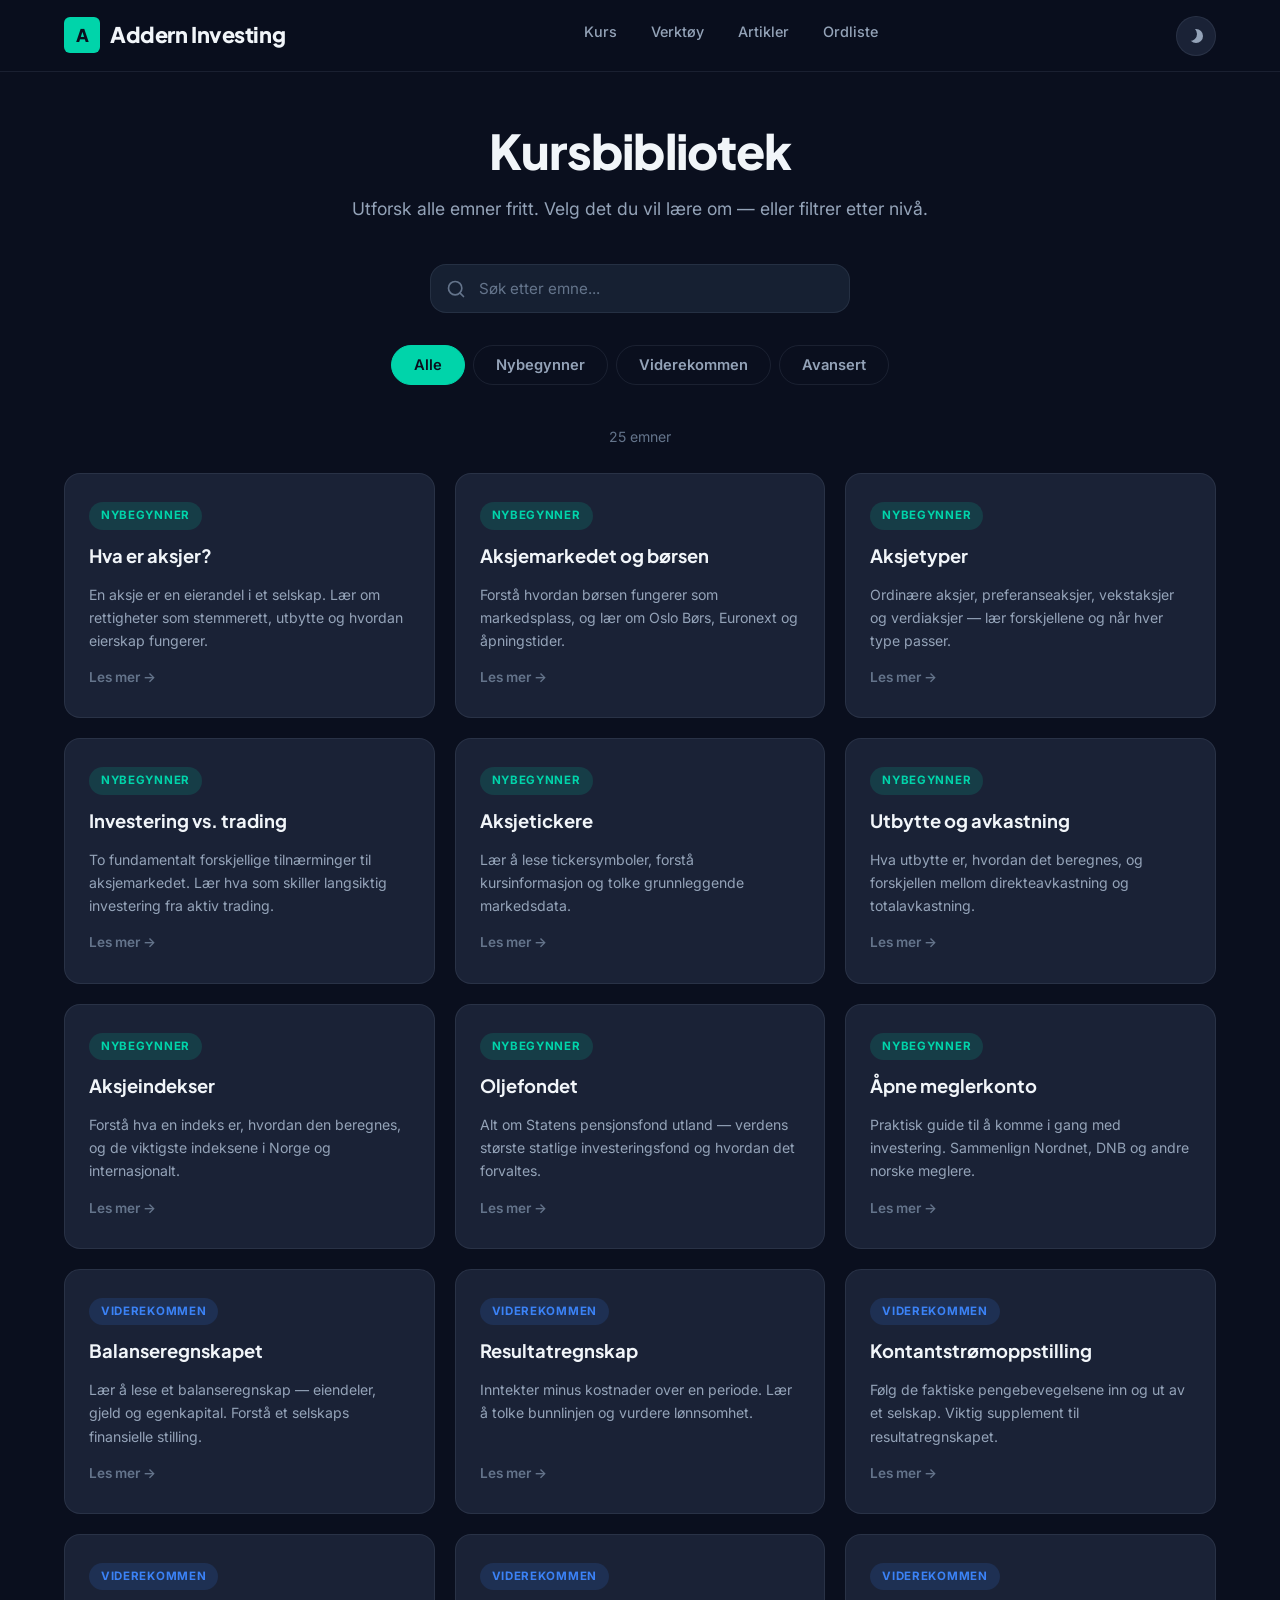
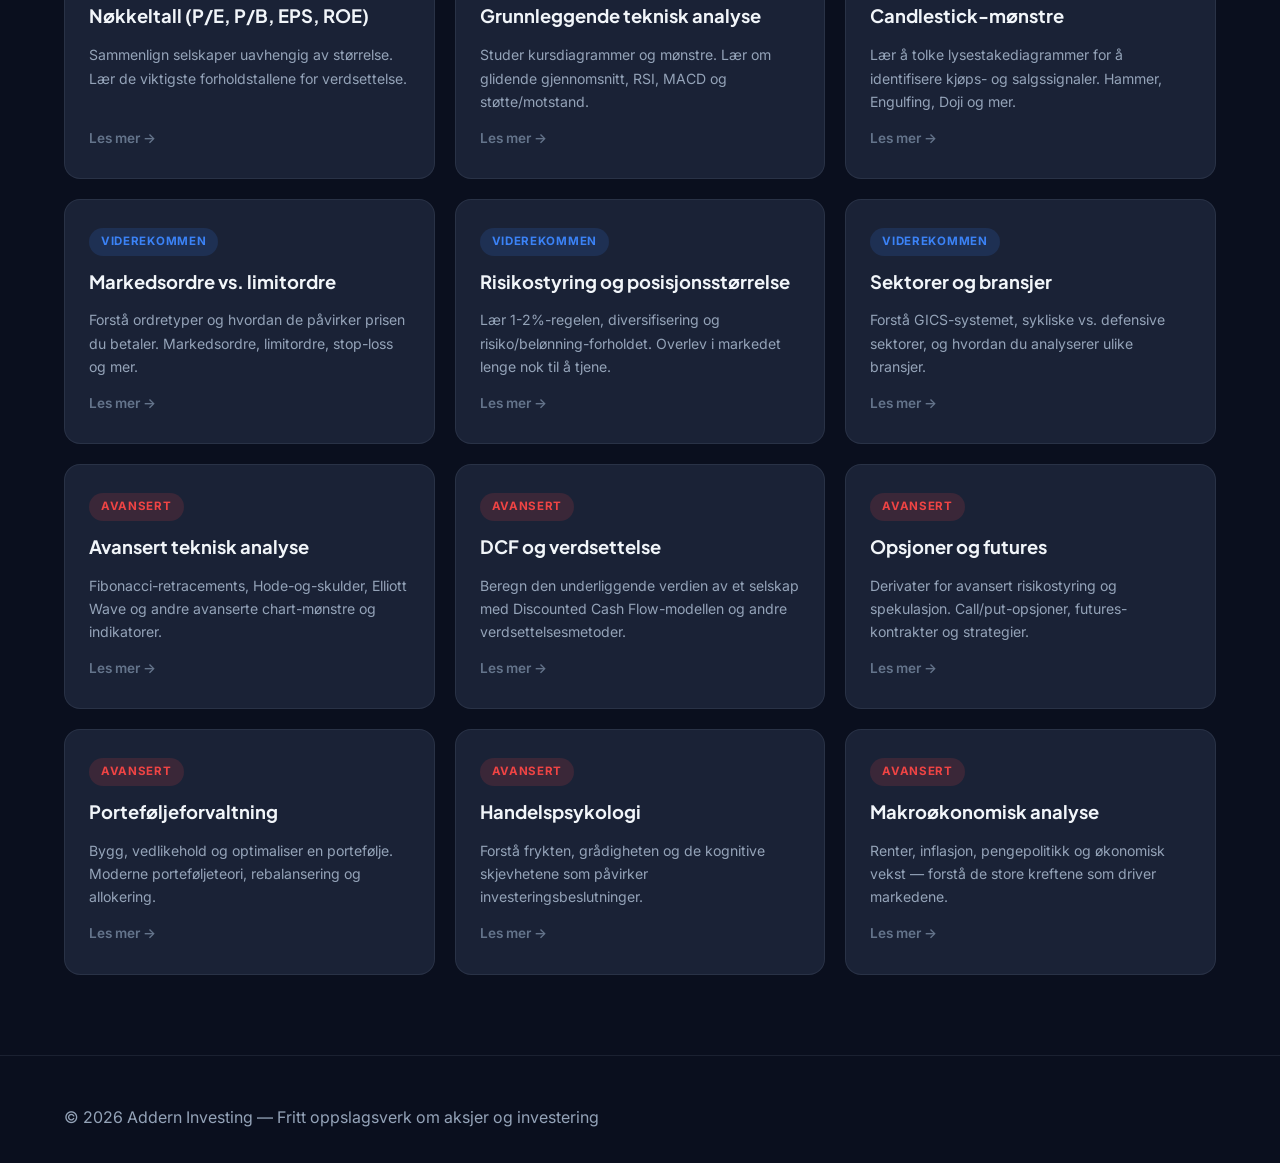
==== kurs/index.html @ d4166bd5 "Embed course library on main page and simplify nav Move the full course library (25 topic cards with" ====
<!DOCTYPE html>
<html lang="no" data-theme="dark">
<head>
  <meta charset="UTF-8">
  <meta name="viewport" content="width=device-width, initial-scale=1.0">
  <title>Kursbibliotek — Addern Investing</title>
  <meta name="description" content="Utforsk alle kurs om aksjer og investering. Filtrer etter nivå og finn akkurat det emnet du vil lære om.">
  <link rel="stylesheet" href="../css/style.css">
  <link rel="icon" href="data:image/svg+xml,<svg xmlns='http://www.w3.org/2000/svg' viewBox='0 0 32 32'><rect width='32' height='32' rx='6' fill='%2300d4aa'/><text x='50%25' y='55%25' dominant-baseline='middle' text-anchor='middle' fill='%230a0f1e' font-family='sans-serif' font-weight='800' font-size='20'>A</text></svg>">
  <style>
    .lib-hero {
      padding: calc(var(--nav-height) + 48px) 0 40px;
      text-align: center;
    }
    .lib-hero h1 {
      font-family: var(--font-heading);
      font-size: clamp(2rem, 5vw, 3rem);
      font-weight: 800;
      margin-bottom: 12px;
    }
    .lib-hero p {
      color: var(--text-secondary);
      font-size: 1.1rem;
      max-width: 600px;
      margin: 0 auto;
    }

    /* Filter tabs */
    .lib-filters {
      display: flex;
      gap: 8px;
      justify-content: center;
      flex-wrap: wrap;
      margin: 32px 0 40px;
    }
    .lib-filter {
      padding: 10px 22px;
      border-radius: 100px;
      border: 1px solid var(--border-color);
      background: transparent;
      color: var(--text-secondary);
      font-family: var(--font-body);
      font-size: 0.92rem;
      font-weight: 600;
      cursor: pointer;
      transition: all var(--transition);
    }
    .lib-filter:hover {
      border-color: var(--border-color-strong);
      color: var(--text-primary);
    }
    .lib-filter.active {
      background: var(--accent-green);
      color: var(--text-inverse);
      border-color: var(--accent-green);
    }
    .lib-filter[data-level="nybegynner"].active { background: var(--accent-green); border-color: var(--accent-green); }
    .lib-filter[data-level="viderekommen"].active { background: var(--accent-blue); border-color: var(--accent-blue); }
    .lib-filter[data-level="avansert"].active { background: var(--accent-red); border-color: var(--accent-red); }

    /* Count badge */
    .lib-count {
      text-align: center;
      color: var(--text-muted);
      font-size: 0.88rem;
      margin-bottom: 24px;
    }

    /* Card grid */
    .lib-grid {
      display: grid;
      grid-template-columns: repeat(auto-fill, minmax(340px, 1fr));
      gap: 20px;
      margin-bottom: 80px;
    }
    .lib-card {
      background: var(--bg-card);
      border: 1px solid var(--border-color);
      border-radius: var(--radius-lg);
      padding: 28px 24px;
      display: flex;
      flex-direction: column;
      gap: 14px;
      transition: all var(--transition);
      text-decoration: none;
      color: inherit;
    }
    .lib-card:hover {
      border-color: var(--border-color-strong);
      background: var(--bg-card-hover);
      transform: translateY(-2px);
      box-shadow: var(--shadow-md);
    }
    .lib-card-top {
      display: flex;
      align-items: center;
      justify-content: space-between;
      gap: 12px;
    }
    .lib-badge {
      font-size: 0.72rem;
      font-weight: 700;
      text-transform: uppercase;
      letter-spacing: 0.06em;
      padding: 4px 12px;
      border-radius: 100px;
      flex-shrink: 0;
    }
    .lib-badge.nybegynner {
      background: var(--accent-green-dim);
      color: var(--accent-green);
    }
    .lib-badge.viderekommen {
      background: var(--accent-blue-dim);
      color: var(--accent-blue);
    }
    .lib-badge.avansert {
      background: var(--accent-red-dim);
      color: var(--accent-red);
    }
    .lib-card-num {
      font-size: 0.78rem;
      color: var(--text-muted);
      font-weight: 600;
    }
    .lib-card h3 {
      font-family: var(--font-heading);
      font-size: 1.15rem;
      font-weight: 700;
      color: var(--text-primary);
      line-height: 1.35;
    }
    .lib-card p {
      font-size: 0.88rem;
      color: var(--text-secondary);
      line-height: 1.65;
      flex: 1;
    }
    .lib-card-arrow {
      color: var(--text-muted);
      font-size: 0.85rem;
      font-weight: 600;
      display: flex;
      align-items: center;
      gap: 6px;
      transition: color var(--transition);
    }
    .lib-card:hover .lib-card-arrow { color: var(--accent-green); }
    .lib-card[data-level="viderekommen"]:hover .lib-card-arrow { color: var(--accent-blue); }
    .lib-card[data-level="avansert"]:hover .lib-card-arrow { color: var(--accent-red); }

    .lib-card.hidden { display: none; }

    /* Search */
    .lib-search {
      max-width: 420px;
      margin: 0 auto 8px;
      position: relative;
    }
    .lib-search input {
      width: 100%;
      padding: 14px 20px 14px 48px;
      border-radius: var(--radius-lg);
      border: 1px solid var(--border-color);
      background: var(--bg-input);
      color: var(--text-primary);
      font-family: var(--font-body);
      font-size: 0.95rem;
      transition: border-color var(--transition);
      box-sizing: border-box;
    }
    .lib-search input:focus { outline: none; border-color: var(--accent-green); }
    .lib-search input::placeholder { color: var(--text-muted); }
    .lib-search svg {
      position: absolute;
      left: 16px;
      top: 50%;
      transform: translateY(-50%);
      width: 20px;
      height: 20px;
      stroke: var(--text-muted);
      fill: none;
      stroke-width: 2;
      stroke-linecap: round;
      stroke-linejoin: round;
    }

    @media (max-width: 700px) {
      .lib-grid { grid-template-columns: 1fr; }
      .lib-card { padding: 22px 18px; }
    }
  </style>
</head>
<body>

<nav class="nav">
  <div class="nav-inner">
    <a href="../index.html" class="nav-logo"><span class="logo-icon">A</span> Addern Investing</a>
    <ul class="nav-links">
      <li><a href="../index.html#kurs">Kurs</a></li>
      <li><a href="../verktoy.html">Verktøy</a></li>
      <li><a href="../blogg.html">Artikler</a></li>
      <li><a href="../ordliste.html">Ordliste</a></li>
    </ul>
    <div class="nav-actions">
      <button class="theme-toggle" aria-label="Bytt tema"></button>
      <button class="hamburger" aria-label="Meny" aria-expanded="false"><span></span></button>
    </div>
  </div>
</nav>

<section class="lib-hero">
  <div class="container">
    <h1>Kursbibliotek</h1>
    <p>Utforsk alle emner fritt. Velg det du vil lære om — eller filtrer etter nivå.</p>
  </div>
</section>

<div class="container">
  <div class="lib-search">
    <svg viewBox="0 0 24 24"><circle cx="11" cy="11" r="8"/><line x1="21" y1="21" x2="16.65" y2="16.65"/></svg>
    <input type="text" id="lib-search" placeholder="Søk etter emne..." autocomplete="off">
  </div>

  <div class="lib-filters">
    <button class="lib-filter active" data-level="alle">Alle</button>
    <button class="lib-filter" data-level="nybegynner">Nybegynner</button>
    <button class="lib-filter" data-level="viderekommen">Viderekommen</button>
    <button class="lib-filter" data-level="avansert">Avansert</button>
  </div>

  <div class="lib-count" id="lib-count">25 emner</div>

  <div class="lib-grid" id="lib-grid">

    <!-- NYBEGYNNER -->
    <a class="lib-card" data-level="nybegynner" href="nybegynner.html#modul-1">
      <div class="lib-card-top"><span class="lib-badge nybegynner">Nybegynner</span></div>
      <h3>Hva er aksjer?</h3>
      <p>En aksje er en eierandel i et selskap. Lær om rettigheter som stemmerett, utbytte og hvordan eierskap fungerer.</p>
      <span class="lib-card-arrow">Les mer &rarr;</span>
    </a>

    <a class="lib-card" data-level="nybegynner" href="nybegynner.html#modul-2">
      <div class="lib-card-top"><span class="lib-badge nybegynner">Nybegynner</span></div>
      <h3>Aksjemarkedet og børsen</h3>
      <p>Forstå hvordan børsen fungerer som markedsplass, og lær om Oslo Børs, Euronext og åpningstider.</p>
      <span class="lib-card-arrow">Les mer &rarr;</span>
    </a>

    <a class="lib-card" data-level="nybegynner" href="nybegynner.html#modul-3">
      <div class="lib-card-top"><span class="lib-badge nybegynner">Nybegynner</span></div>
      <h3>Aksjetyper</h3>
      <p>Ordinære aksjer, preferanseaksjer, vekstaksjer og verdiaksjer — lær forskjellene og når hver type passer.</p>
      <span class="lib-card-arrow">Les mer &rarr;</span>
    </a>

    <a class="lib-card" data-level="nybegynner" href="nybegynner.html#modul-4">
      <div class="lib-card-top"><span class="lib-badge nybegynner">Nybegynner</span></div>
      <h3>Investering vs. trading</h3>
      <p>To fundamentalt forskjellige tilnærminger til aksjemarkedet. Lær hva som skiller langsiktig investering fra aktiv trading.</p>
      <span class="lib-card-arrow">Les mer &rarr;</span>
    </a>

    <a class="lib-card" data-level="nybegynner" href="nybegynner.html#modul-5">
      <div class="lib-card-top"><span class="lib-badge nybegynner">Nybegynner</span></div>
      <h3>Aksjetickere</h3>
      <p>Lær å lese tickersymboler, forstå kursinformasjon og tolke grunnleggende markedsdata.</p>
      <span class="lib-card-arrow">Les mer &rarr;</span>
    </a>

    <a class="lib-card" data-level="nybegynner" href="nybegynner.html#modul-6">
      <div class="lib-card-top"><span class="lib-badge nybegynner">Nybegynner</span></div>
      <h3>Utbytte og avkastning</h3>
      <p>Hva utbytte er, hvordan det beregnes, og forskjellen mellom direkteavkastning og totalavkastning.</p>
      <span class="lib-card-arrow">Les mer &rarr;</span>
    </a>

    <a class="lib-card" data-level="nybegynner" href="nybegynner.html#modul-7">
      <div class="lib-card-top"><span class="lib-badge nybegynner">Nybegynner</span></div>
      <h3>Aksjeindekser</h3>
      <p>Forstå hva en indeks er, hvordan den beregnes, og de viktigste indeksene i Norge og internasjonalt.</p>
      <span class="lib-card-arrow">Les mer &rarr;</span>
    </a>

    <a class="lib-card" data-level="nybegynner" href="nybegynner.html#modul-8">
      <div class="lib-card-top"><span class="lib-badge nybegynner">Nybegynner</span></div>
      <h3>Oljefondet</h3>
      <p>Alt om Statens pensjonsfond utland — verdens største statlige investeringsfond og hvordan det forvaltes.</p>
      <span class="lib-card-arrow">Les mer &rarr;</span>
    </a>

    <a class="lib-card" data-level="nybegynner" href="nybegynner.html#modul-9">
      <div class="lib-card-top"><span class="lib-badge nybegynner">Nybegynner</span></div>
      <h3>Åpne meglerkonto</h3>
      <p>Praktisk guide til å komme i gang med investering. Sammenlign Nordnet, DNB og andre norske meglere.</p>
      <span class="lib-card-arrow">Les mer &rarr;</span>
    </a>

    <!-- VIDEREKOMMEN -->
    <a class="lib-card" data-level="viderekommen" href="viderekommen.html#modul-1">
      <div class="lib-card-top"><span class="lib-badge viderekommen">Viderekommen</span></div>
      <h3>Balanseregnskapet</h3>
      <p>Lær å lese et balanseregnskap — eiendeler, gjeld og egenkapital. Forstå et selskaps finansielle stilling.</p>
      <span class="lib-card-arrow">Les mer &rarr;</span>
    </a>

    <a class="lib-card" data-level="viderekommen" href="viderekommen.html#modul-2">
      <div class="lib-card-top"><span class="lib-badge viderekommen">Viderekommen</span></div>
      <h3>Resultatregnskap</h3>
      <p>Inntekter minus kostnader over en periode. Lær å tolke bunnlinjen og vurdere lønnsomhet.</p>
      <span class="lib-card-arrow">Les mer &rarr;</span>
    </a>

    <a class="lib-card" data-level="viderekommen" href="viderekommen.html#modul-3">
      <div class="lib-card-top"><span class="lib-badge viderekommen">Viderekommen</span></div>
      <h3>Kontantstrømoppstilling</h3>
      <p>Følg de faktiske pengebevegelsene inn og ut av et selskap. Viktig supplement til resultatregnskapet.</p>
      <span class="lib-card-arrow">Les mer &rarr;</span>
    </a>

    <a class="lib-card" data-level="viderekommen" href="viderekommen.html#modul-4">
      <div class="lib-card-top"><span class="lib-badge viderekommen">Viderekommen</span></div>
      <h3>Nøkkeltall (P/E, P/B, EPS, ROE)</h3>
      <p>Sammenlign selskaper uavhengig av størrelse. Lær de viktigste forholdstallene for verdsettelse.</p>
      <span class="lib-card-arrow">Les mer &rarr;</span>
    </a>

    <a class="lib-card" data-level="viderekommen" href="viderekommen.html#modul-5">
      <div class="lib-card-top"><span class="lib-badge viderekommen">Viderekommen</span></div>
      <h3>Grunnleggende teknisk analyse</h3>
      <p>Studer kursdiagrammer og mønstre. Lær om glidende gjennomsnitt, RSI, MACD og støtte/motstand.</p>
      <span class="lib-card-arrow">Les mer &rarr;</span>
    </a>

    <a class="lib-card" data-level="viderekommen" href="viderekommen.html#modul-6">
      <div class="lib-card-top"><span class="lib-badge viderekommen">Viderekommen</span></div>
      <h3>Candlestick-mønstre</h3>
      <p>Lær å tolke lysestakediagrammer for å identifisere kjøps- og salgssignaler. Hammer, Engulfing, Doji og mer.</p>
      <span class="lib-card-arrow">Les mer &rarr;</span>
    </a>

    <a class="lib-card" data-level="viderekommen" href="viderekommen.html#modul-7">
      <div class="lib-card-top"><span class="lib-badge viderekommen">Viderekommen</span></div>
      <h3>Markedsordre vs. limitordre</h3>
      <p>Forstå ordretyper og hvordan de påvirker prisen du betaler. Markedsordre, limitordre, stop-loss og mer.</p>
      <span class="lib-card-arrow">Les mer &rarr;</span>
    </a>

    <a class="lib-card" data-level="viderekommen" href="viderekommen.html#modul-8">
      <div class="lib-card-top"><span class="lib-badge viderekommen">Viderekommen</span></div>
      <h3>Risikostyring og posisjonsstørrelse</h3>
      <p>Lær 1-2%-regelen, diversifisering og risiko/belønning-forholdet. Overlev i markedet lenge nok til å tjene.</p>
      <span class="lib-card-arrow">Les mer &rarr;</span>
    </a>

    <a class="lib-card" data-level="viderekommen" href="viderekommen.html#modul-9">
      <div class="lib-card-top"><span class="lib-badge viderekommen">Viderekommen</span></div>
      <h3>Sektorer og bransjer</h3>
      <p>Forstå GICS-systemet, sykliske vs. defensive sektorer, og hvordan du analyserer ulike bransjer.</p>
      <span class="lib-card-arrow">Les mer &rarr;</span>
    </a>

    <!-- AVANSERT -->
    <a class="lib-card" data-level="avansert" href="avansert.html#modul-1">
      <div class="lib-card-top"><span class="lib-badge avansert">Avansert</span></div>
      <h3>Avansert teknisk analyse</h3>
      <p>Fibonacci-retracements, Hode-og-skulder, Elliott Wave og andre avanserte chart-mønstre og indikatorer.</p>
      <span class="lib-card-arrow">Les mer &rarr;</span>
    </a>

    <a class="lib-card" data-level="avansert" href="avansert.html#modul-2">
      <div class="lib-card-top"><span class="lib-badge avansert">Avansert</span></div>
      <h3>DCF og verdsettelse</h3>
      <p>Beregn den underliggende verdien av et selskap med Discounted Cash Flow-modellen og andre verdsettelsesmetoder.</p>
      <span class="lib-card-arrow">Les mer &rarr;</span>
    </a>

    <a class="lib-card" data-level="avansert" href="avansert.html#modul-3">
      <div class="lib-card-top"><span class="lib-badge avansert">Avansert</span></div>
      <h3>Opsjoner og futures</h3>
      <p>Derivater for avansert risikostyring og spekulasjon. Call/put-opsjoner, futures-kontrakter og strategier.</p>
      <span class="lib-card-arrow">Les mer &rarr;</span>
    </a>

    <a class="lib-card" data-level="avansert" href="avansert.html#modul-4">
      <div class="lib-card-top"><span class="lib-badge avansert">Avansert</span></div>
      <h3>Porteføljeforvaltning</h3>
      <p>Bygg, vedlikehold og optimaliser en portefølje. Moderne porteføljeteori, rebalansering og allokering.</p>
      <span class="lib-card-arrow">Les mer &rarr;</span>
    </a>

    <a class="lib-card" data-level="avansert" href="avansert.html#modul-5">
      <div class="lib-card-top"><span class="lib-badge avansert">Avansert</span></div>
      <h3>Handelspsykologi</h3>
      <p>Forstå frykten, grådigheten og de kognitive skjevhetene som påvirker investeringsbeslutninger.</p>
      <span class="lib-card-arrow">Les mer &rarr;</span>
    </a>

    <a class="lib-card" data-level="avansert" href="avansert.html#modul-6">
      <div class="lib-card-top"><span class="lib-badge avansert">Avansert</span></div>
      <h3>Makroøkonomisk analyse</h3>
      <p>Renter, inflasjon, pengepolitikk og økonomisk vekst — forstå de store kreftene som driver markedene.</p>
      <span class="lib-card-arrow">Les mer &rarr;</span>
    </a>

  </div>
</div>

<footer class="footer">
  <div class="container">
    <p>&copy; 2026 Addern Investing — Fritt oppslagsverk om aksjer og investering</p>
  </div>
</footer>

<script src="../js/main.js"></script>
<script>
  // Filter
  const filters = document.querySelectorAll('.lib-filter');
  const cards = document.querySelectorAll('.lib-card');
  const countEl = document.getElementById('lib-count');
  const searchInput = document.getElementById('lib-search');
  let activeLevel = 'alle';

  function updateGrid() {
    const query = searchInput.value.trim().toLowerCase();
    let visible = 0;
    cards.forEach(card => {
      const level = card.dataset.level;
      const text = card.textContent.toLowerCase();
      const matchLevel = activeLevel === 'alle' || level === activeLevel;
      const matchSearch = !query || text.includes(query);
      const show = matchLevel && matchSearch;
      card.classList.toggle('hidden', !show);
      if (show) visible++;
    });
    countEl.textContent = visible + (visible === 1 ? ' emne' : ' emner');
  }

  filters.forEach(btn => {
    btn.addEventListener('click', () => {
      filters.forEach(f => f.classList.remove('active'));
      btn.classList.add('active');
      activeLevel = btn.dataset.level;
      updateGrid();
    });
  });

  searchInput.addEventListener('input', updateGrid);
</script>
</body>
</html>
---- css/style.css ----
/* ============================================
   Addern Investing — Shared Stylesheet
   Dark mode default, light mode toggle
   ============================================ */

@import url('https://fonts.googleapis.com/css2?family=Inter:wght@400;500;600;700&family=Plus+Jakarta+Sans:wght@500;600;700;800&display=swap');

/* --- CSS Variables (Dark theme default) --- */
:root {
  --bg-primary: #0a0f1e;
  --bg-secondary: #111827;
  --bg-card: #1a2236;
  --bg-card-hover: #1f2a42;
  --bg-input: #162032;
  --bg-nav: rgba(10, 15, 30, 0.95);
  --bg-code: #162032;
  --bg-hero-gradient: linear-gradient(135deg, #0a0f1e 0%, #111827 50%, #0d1526 100%);

  --text-primary: #f1f5f9;
  --text-secondary: #94a3b8;
  --text-muted: #64748b;
  --text-inverse: #0a0f1e;

  --accent-green: #00d4aa;
  --accent-green-dim: rgba(0, 212, 170, 0.15);
  --accent-green-glow: rgba(0, 212, 170, 0.3);
  --accent-blue: #3b82f6;
  --accent-blue-dim: rgba(59, 130, 246, 0.15);
  --accent-red: #ef4444;
  --accent-red-dim: rgba(239, 68, 68, 0.15);
  --accent-yellow: #f59e0b;
  --accent-yellow-dim: rgba(245, 158, 11, 0.15);
  --accent-purple: #8b5cf6;

  --border-color: rgba(148, 163, 184, 0.12);
  --border-color-strong: rgba(148, 163, 184, 0.25);

  --shadow-sm: 0 1px 3px rgba(0, 0, 0, 0.3);
  --shadow-md: 0 4px 12px rgba(0, 0, 0, 0.4);
  --shadow-lg: 0 8px 30px rgba(0, 0, 0, 0.5);
  --shadow-glow: 0 0 20px rgba(0, 212, 170, 0.15);

  --radius-sm: 6px;
  --radius-md: 10px;
  --radius-lg: 16px;
  --radius-xl: 24px;

  --font-body: 'Inter', -apple-system, BlinkMacSystemFont, 'Segoe UI', sans-serif;
  --font-heading: 'Plus Jakarta Sans', -apple-system, BlinkMacSystemFont, sans-serif;

  --nav-height: 72px;
  --sidebar-width: 280px;
  --max-width: 1200px;
  --content-max: 800px;

  --transition: 0.25s cubic-bezier(0.4, 0, 0.2, 1);
}

/* --- Light Theme --- */
[data-theme="light"] {
  --bg-primary: #f8fafc;
  --bg-secondary: #f1f5f9;
  --bg-card: #ffffff;
  --bg-card-hover: #f8fafc;
  --bg-input: #f1f5f9;
  --bg-nav: rgba(248, 250, 252, 0.95);
  --bg-code: #f1f5f9;
  --bg-hero-gradient: linear-gradient(135deg, #f8fafc 0%, #e2e8f0 50%, #f1f5f9 100%);

  --text-primary: #0f172a;
  --text-secondary: #475569;
  --text-muted: #94a3b8;
  --text-inverse: #f1f5f9;

  --accent-green: #059669;
  --accent-green-dim: rgba(5, 150, 105, 0.1);
  --accent-green-glow: rgba(5, 150, 105, 0.2);
  --accent-blue: #2563eb;
  --accent-blue-dim: rgba(37, 99, 235, 0.1);
  --accent-red: #dc2626;
  --accent-red-dim: rgba(220, 38, 38, 0.1);
  --accent-yellow: #d97706;
  --accent-yellow-dim: rgba(217, 119, 6, 0.1);

  --border-color: rgba(15, 23, 42, 0.08);
  --border-color-strong: rgba(15, 23, 42, 0.15);

  --shadow-sm: 0 1px 3px rgba(0, 0, 0, 0.08);
  --shadow-md: 0 4px 12px rgba(0, 0, 0, 0.1);
  --shadow-lg: 0 8px 30px rgba(0, 0, 0, 0.12);
  --shadow-glow: 0 0 20px rgba(5, 150, 105, 0.1);
}

/* --- Reset & Base --- */
*, *::before, *::after {
  margin: 0;
  padding: 0;
  box-sizing: border-box;
}

html {
  scroll-behavior: smooth;
  scroll-padding-top: calc(var(--nav-height) + 20px);
}

body {
  font-family: var(--font-body);
  background: var(--bg-primary);
  color: var(--text-primary);
  line-height: 1.7;
  font-size: 16px;
  -webkit-font-smoothing: antialiased;
  -moz-osx-font-smoothing: grayscale;
  overflow-x: hidden;
  transition: background var(--transition), color var(--transition);
}

h1, h2, h3, h4, h5, h6 {
  font-family: var(--font-heading);
  line-height: 1.3;
  font-weight: 700;
  color: var(--text-primary);
}

h1 { font-size: clamp(2rem, 5vw, 3.2rem); letter-spacing: -0.02em; }
h2 { font-size: clamp(1.5rem, 3.5vw, 2.2rem); letter-spacing: -0.01em; }
h3 { font-size: clamp(1.2rem, 2.5vw, 1.5rem); }
h4 { font-size: 1.15rem; }

p { color: var(--text-secondary); max-width: 70ch; }

a {
  color: var(--accent-green);
  text-decoration: none;
  transition: color var(--transition);
}
a:hover { color: var(--accent-blue); }

img { max-width: 100%; display: block; }

ul, ol { padding-left: 1.5em; color: var(--text-secondary); }
li { margin-bottom: 0.4em; }

code {
  font-family: 'JetBrains Mono', 'Fira Code', monospace;
  background: var(--bg-code);
  padding: 0.15em 0.4em;
  border-radius: var(--radius-sm);
  font-size: 0.9em;
  color: var(--accent-green);
}

::selection {
  background: var(--accent-green);
  color: var(--bg-primary);
}

/* --- Scrollbar --- */
::-webkit-scrollbar { width: 8px; height: 8px; }
::-webkit-scrollbar-track { background: var(--bg-secondary); }
::-webkit-scrollbar-thumb {
  background: var(--text-muted);
  border-radius: 4px;
}
::-webkit-scrollbar-thumb:hover { background: var(--text-secondary); }

/* --- Utility --- */
.container {
  max-width: var(--max-width);
  margin: 0 auto;
  padding: 0 24px;
}

.sr-only {
  position: absolute;
  width: 1px;
  height: 1px;
  overflow: hidden;
  clip: rect(0,0,0,0);
  white-space: nowrap;
}

.text-green { color: var(--accent-green); }
.text-blue { color: var(--accent-blue); }
.text-red { color: var(--accent-red); }
.text-muted { color: var(--text-muted); }
.text-center { text-align: center; }

.fade-in {
  opacity: 0;
  transform: translateY(20px);
  transition: opacity 0.6s ease, transform 0.6s ease;
}
.fade-in.visible {
  opacity: 1;
  transform: translateY(0);
}

/* --- Navigation --- */
.nav {
  position: fixed;
  top: 0;
  left: 0;
  right: 0;
  height: var(--nav-height);
  background: var(--bg-nav);
  backdrop-filter: blur(16px);
  -webkit-backdrop-filter: blur(16px);
  border-bottom: 1px solid var(--border-color);
  z-index: 1000;
  transition: background var(--transition), border var(--transition);
}

.nav-inner {
  max-width: var(--max-width);
  margin: 0 auto;
  padding: 0 24px;
  height: 100%;
  display: flex;
  align-items: center;
  justify-content: space-between;
}

.nav-logo {
  font-family: var(--font-heading);
  font-size: 1.35rem;
  font-weight: 800;
  color: var(--text-primary);
  letter-spacing: -0.02em;
  display: flex;
  align-items: center;
  gap: 10px;
}

.nav-logo .logo-icon {
  width: 36px;
  height: 36px;
  background: var(--accent-green);
  border-radius: var(--radius-sm);
  display: flex;
  align-items: center;
  justify-content: center;
  color: var(--bg-primary);
  font-size: 1.1rem;
  font-weight: 800;
}

.nav-links {
  display: flex;
  align-items: center;
  gap: 2px;
  list-style: none;
  padding: 0;
}

.nav-links > li {
  position: relative;
}

.nav-links > li > a {
  color: var(--text-secondary);
  font-size: 0.9rem;
  font-weight: 500;
  padding: 8px 16px;
  border-radius: var(--radius-sm);
  transition: all var(--transition);
  white-space: nowrap;
  display: flex;
  align-items: center;
  gap: 5px;
}

.nav-links > li > a:hover,
.nav-links > li > a.active {
  color: var(--text-primary);
  background: var(--accent-green-dim);
}

.nav-links > li > a.active {
  color: var(--accent-green);
}

/* Dropdown arrow */
.nav-links .has-dropdown > a::after {
  content: '';
  width: 0;
  height: 0;
  border-left: 4px solid transparent;
  border-right: 4px solid transparent;
  border-top: 4px solid currentColor;
  transition: transform var(--transition);
}

.nav-links .has-dropdown:hover > a::after,
.nav-links .has-dropdown.open > a::after {
  transform: rotate(180deg);
}

/* Dropdown panel */
.nav-dropdown {
  position: absolute;
  top: calc(100% + 8px);
  left: 50%;
  transform: translateX(-50%);
  min-width: 280px;
  background: var(--bg-card);
  border: 1px solid var(--border-color);
  border-radius: var(--radius-lg);
  padding: 8px;
  box-shadow: var(--shadow-lg);
  opacity: 0;
  visibility: hidden;
  transform: translateX(-50%) translateY(8px);
  transition: all 0.2s ease;
  z-index: 100;
}

.nav-links .has-dropdown:hover .nav-dropdown,
.nav-links .has-dropdown.open .nav-dropdown {
  opacity: 1;
  visibility: visible;
  transform: translateX(-50%) translateY(0);
}

.nav-dropdown a {
  display: flex;
  align-items: center;
  gap: 14px;
  padding: 12px 16px;
  border-radius: var(--radius-md);
  color: var(--text-secondary);
  font-size: 0.9rem;
  font-weight: 500;
  transition: all var(--transition);
}

.nav-dropdown a:hover {
  background: var(--accent-green-dim);
  color: var(--text-primary);
}

.nav-dropdown a .dropdown-icon {
  width: 36px;
  height: 36px;
  border-radius: var(--radius-sm);
  display: flex;
  align-items: center;
  justify-content: center;
  font-size: 1rem;
  flex-shrink: 0;
}

.nav-dropdown a .dropdown-icon.green { background: var(--accent-green-dim); }
.nav-dropdown a .dropdown-icon.blue { background: var(--accent-blue-dim); }
.nav-dropdown a .dropdown-icon.red { background: var(--accent-red-dim); }
.nav-dropdown a .dropdown-icon.purple { background: rgba(139, 92, 246, 0.15); }

.nav-dropdown a .dropdown-text {
  display: flex;
  flex-direction: column;
}

.nav-dropdown a .dropdown-text strong {
  color: var(--text-primary);
  font-size: 0.9rem;
}

.nav-dropdown a .dropdown-text span {
  font-size: 0.78rem;
  color: var(--text-muted);
  margin-top: 1px;
}

.nav-dropdown .dropdown-divider {
  height: 1px;
  background: var(--border-color);
  margin: 6px 8px;
}

.nav-actions {
  display: flex;
  align-items: center;
  gap: 8px;
}

.theme-toggle {
  background: var(--bg-card);
  border: 1px solid var(--border-color);
  color: var(--text-secondary);
  width: 40px;
  height: 40px;
  border-radius: 50%;
  cursor: pointer;
  display: flex;
  align-items: center;
  justify-content: center;
  font-size: 0;
  transition: all var(--transition);
}

.theme-toggle::before {
  content: '';
  display: block;
  width: 18px;
  height: 18px;
  border-radius: 50%;
  border: 2px solid var(--text-secondary);
  transition: all var(--transition);
}

[data-theme="dark"] .theme-toggle::before {
  background: transparent;
  box-shadow: inset -6px -2px 0 0 var(--text-secondary);
  border-color: transparent;
}

[data-theme="light"] .theme-toggle::before {
  background: var(--text-secondary);
  box-shadow: 0 0 0 3px var(--bg-card), 0 0 0 4px var(--text-secondary);
  width: 12px;
  height: 12px;
}

.theme-toggle:hover {
  border-color: var(--accent-green);
  box-shadow: var(--shadow-glow);
}

.theme-toggle:hover::before {
  border-color: var(--accent-green);
}

[data-theme="dark"] .theme-toggle:hover::before {
  box-shadow: inset -6px -2px 0 0 var(--accent-green);
  border-color: transparent;
}

[data-theme="light"] .theme-toggle:hover::before {
  background: var(--accent-green);
  box-shadow: 0 0 0 3px var(--bg-card), 0 0 0 4px var(--accent-green);
}

.hamburger {
  display: none;
  background: none;
  border: none;
  color: var(--text-primary);
  font-size: 0;
  cursor: pointer;
  padding: 8px;
  width: 40px;
  height: 40px;
  position: relative;
  line-height: 1;
}

.hamburger::before,
.hamburger::after,
.hamburger span {
  content: '';
  display: block;
  width: 20px;
  height: 2px;
  background: var(--text-primary);
  position: absolute;
  left: 50%;
  transform: translateX(-50%);
  transition: all 0.3s ease;
}

.hamburger::before { top: 11px; }
.hamburger::after { bottom: 11px; }
.hamburger span { top: 50%; transform: translate(-50%, -50%); }

.hamburger.is-open::before {
  top: 50%;
  transform: translate(-50%, -50%) rotate(45deg);
}

.hamburger.is-open::after {
  bottom: auto;
  top: 50%;
  transform: translate(-50%, -50%) rotate(-45deg);
}

.hamburger.is-open span {
  opacity: 0;
}

/* --- Breadcrumbs --- */
.breadcrumbs {
  padding: 12px 0;
  margin-top: var(--nav-height);
  border-bottom: 1px solid var(--border-color);
  background: var(--bg-secondary);
}

.breadcrumbs ol {
  display: flex;
  align-items: center;
  gap: 8px;
  list-style: none;
  padding: 0;
  font-size: 0.82rem;
  color: var(--text-muted);
}

.breadcrumbs li {
  display: flex;
  align-items: center;
  gap: 8px;
  margin: 0;
}

.breadcrumbs li + li::before {
  content: '/';
  color: var(--text-muted);
  opacity: 0.5;
}

.breadcrumbs a {
  color: var(--text-muted);
  font-weight: 500;
  transition: color var(--transition);
}

.breadcrumbs a:hover {
  color: var(--accent-green);
}

.breadcrumbs .current {
  color: var(--text-secondary);
  font-weight: 600;
}

/* --- Quick Nav (Homepage) --- */
.quick-nav {
  display: flex;
  gap: 8px;
  justify-content: center;
  flex-wrap: wrap;
  padding: 16px 0;
  margin-top: var(--nav-height);
  background: var(--bg-secondary);
  border-bottom: 1px solid var(--border-color);
}

.quick-nav a {
  font-size: 0.8rem;
  font-weight: 600;
  color: var(--text-muted);
  padding: 6px 14px;
  border-radius: 100px;
  border: 1px solid var(--border-color);
  background: var(--bg-card);
  transition: all var(--transition);
  white-space: nowrap;
}

.quick-nav a:hover {
  border-color: var(--accent-green);
  color: var(--accent-green);
  background: var(--accent-green-dim);
}

/* Mobile nav */
@media (max-width: 768px) {
  .nav-links {
    position: fixed;
    top: var(--nav-height);
    left: 0;
    right: 0;
    bottom: 0;
    background: var(--bg-primary);
    flex-direction: column;
    padding: 16px;
    gap: 0;
    transform: translateX(100%);
    transition: transform 0.35s ease;
    overflow-y: auto;
  }

  .nav-links.open {
    transform: translateX(0);
  }

  .nav-links > li > a {
    font-size: 1.05rem;
    padding: 14px 16px;
    width: 100%;
  }

  .nav-dropdown {
    position: static;
    transform: none;
    opacity: 1;
    visibility: visible;
    box-shadow: none;
    border: none;
    background: transparent;
    padding: 0 0 0 12px;
    min-width: 0;
    display: none;
  }

  .nav-links .has-dropdown.open .nav-dropdown {
    display: block;
    transform: none;
  }

  .nav-dropdown a {
    padding: 10px 16px;
  }

  .nav-dropdown .dropdown-divider {
    margin: 4px 0;
  }

  .hamburger {
    display: flex;
  }

  .quick-nav {
    display: none;
  }
}

/* --- Buttons --- */
.btn {
  display: inline-flex;
  align-items: center;
  justify-content: center;
  gap: 8px;
  font-family: var(--font-body);
  font-size: 0.95rem;
  font-weight: 600;
  padding: 12px 28px;
  border-radius: var(--radius-md);
  border: none;
  cursor: pointer;
  transition: all var(--transition);
  white-space: nowrap;
  text-decoration: none;
}

.btn-primary {
  background: var(--accent-green);
  color: var(--bg-primary);
}
.btn-primary:hover {
  background: #00eabb;
  color: var(--bg-primary);
  box-shadow: var(--shadow-glow);
  transform: translateY(-1px);
}

.btn-secondary {
  background: var(--bg-card);
  color: var(--text-primary);
  border: 1px solid var(--border-color);
}
.btn-secondary:hover {
  border-color: var(--accent-green);
  color: var(--accent-green);
}

.btn-ghost {
  background: transparent;
  color: var(--accent-green);
  padding: 8px 16px;
}
.btn-ghost:hover {
  background: var(--accent-green-dim);
  color: var(--accent-green);
}

.btn-sm {
  font-size: 0.85rem;
  padding: 8px 18px;
}

.btn-lg {
  font-size: 1.05rem;
  padding: 16px 36px;
}

.btn-danger {
  background: var(--accent-red);
  color: #fff;
}
.btn-danger:hover {
  background: #f87171;
}

/* --- Cards --- */
.card {
  background: var(--bg-card);
  border: 1px solid var(--border-color);
  border-radius: var(--radius-lg);
  padding: 28px;
  transition: all var(--transition);
}

.card:hover {
  border-color: var(--border-color-strong);
  box-shadow: var(--shadow-md);
  transform: translateY(-2px);
}

.card-flat {
  background: var(--bg-card);
  border: 1px solid var(--border-color);
  border-radius: var(--radius-lg);
  padding: 28px;
}

/* --- Tags / Badges --- */
.tag {
  display: inline-flex;
  align-items: center;
  font-size: 0.75rem;
  font-weight: 600;
  padding: 4px 10px;
  border-radius: 100px;
  text-transform: uppercase;
  letter-spacing: 0.05em;
}

.tag-green { background: var(--accent-green-dim); color: var(--accent-green); }
.tag-blue { background: var(--accent-blue-dim); color: var(--accent-blue); }
.tag-red { background: var(--accent-red-dim); color: var(--accent-red); }
.tag-purple { background: rgba(139, 92, 246, 0.15); color: var(--accent-purple); }
.tag-yellow { background: var(--accent-yellow-dim); color: var(--accent-yellow); }

/* --- Hero Section --- */
.hero {
  position: relative;
  min-height: 85vh;
  display: flex;
  align-items: center;
  padding-top: var(--nav-height);
  background: var(--bg-hero-gradient);
  overflow: hidden;
}

.hero-bg {
  position: absolute;
  inset: 0;
  overflow: hidden;
  pointer-events: none;
}

.hero-bg svg {
  position: absolute;
  bottom: 0;
  left: 0;
  width: 100%;
  height: 60%;
  opacity: 0.12;
}

.hero-grid {
  position: absolute;
  inset: 0;
  background-image:
    linear-gradient(var(--border-color) 1px, transparent 1px),
    linear-gradient(90deg, var(--border-color) 1px, transparent 1px);
  background-size: 60px 60px;
  opacity: 0.3;
}

.hero-content {
  position: relative;
  z-index: 2;
  max-width: 720px;
}

.hero-badge {
  display: inline-flex;
  align-items: center;
  gap: 8px;
  background: var(--accent-green-dim);
  color: var(--accent-green);
  padding: 6px 16px;
  border-radius: 100px;
  font-size: 0.85rem;
  font-weight: 600;
  margin-bottom: 24px;
  border: 1px solid rgba(0, 212, 170, 0.2);
}

.hero-badge .pulse {
  width: 8px;
  height: 8px;
  background: var(--accent-green);
  border-radius: 50%;
  animation: pulse 2s infinite;
}

@keyframes pulse {
  0%, 100% { opacity: 1; transform: scale(1); }
  50% { opacity: 0.5; transform: scale(1.5); }
}

.hero h1 {
  margin-bottom: 20px;
}

.hero h1 .highlight {
  color: var(--accent-green);
  position: relative;
}

.hero p {
  font-size: 1.15rem;
  margin-bottom: 36px;
  max-width: 560px;
}

.hero-cta {
  display: flex;
  gap: 16px;
  flex-wrap: wrap;
}

.hero-stats {
  display: flex;
  gap: 48px;
  margin-top: 56px;
  padding-top: 32px;
  border-top: 1px solid var(--border-color);
}

.hero-stat .number {
  font-family: var(--font-heading);
  font-size: 2rem;
  font-weight: 800;
  color: var(--accent-green);
}

.hero-stat .label {
  font-size: 0.85rem;
  color: var(--text-muted);
  margin-top: 4px;
}

@media (max-width: 640px) {
  .hero { min-height: 70vh; }
  .hero-stats { gap: 28px; flex-wrap: wrap; }
  .hero-stat .number { font-size: 1.5rem; }
  .hero-cta { flex-direction: column; }
  .hero-cta .btn { width: 100%; }
}

/* --- Section --- */
.section {
  padding: 80px 0;
}

.section-header {
  text-align: center;
  margin-bottom: 56px;
}

.section-header h2 {
  margin-bottom: 12px;
}

.section-header p {
  margin: 0 auto;
  max-width: 560px;
}

/* --- Course Cards Grid (Homepage) --- */
.courses-grid {
  display: grid;
  grid-template-columns: repeat(auto-fit, minmax(320px, 1fr));
  gap: 24px;
}

.course-card {
  position: relative;
  overflow: hidden;
}

.course-card .card-icon {
  width: 52px;
  height: 52px;
  border-radius: var(--radius-md);
  display: flex;
  align-items: center;
  justify-content: center;
  font-size: 1.5rem;
  margin-bottom: 20px;
}

.course-card.beginner .card-icon { background: var(--accent-green-dim); color: var(--accent-green); }
.course-card.intermediate .card-icon { background: var(--accent-blue-dim); color: var(--accent-blue); }
.course-card.advanced .card-icon { background: var(--accent-red-dim); color: var(--accent-red); }

.course-card h3 {
  margin-bottom: 8px;
}

.course-card .module-count {
  font-size: 0.85rem;
  color: var(--text-muted);
  margin-bottom: 16px;
}

.course-card .progress-bar {
  height: 4px;
  background: var(--bg-secondary);
  border-radius: 2px;
  margin-top: 20px;
  overflow: hidden;
}

.course-card .progress-bar .fill {
  height: 100%;
  background: var(--accent-green);
  border-radius: 2px;
  transition: width 0.5s ease;
}

/* --- Blog Cards --- */
.blog-grid {
  display: grid;
  grid-template-columns: repeat(auto-fit, minmax(320px, 1fr));
  gap: 24px;
}

.blog-card {
  display: flex;
  flex-direction: column;
}

.blog-card .card-header {
  display: flex;
  gap: 8px;
  align-items: center;
  margin-bottom: 16px;
}

.blog-card .card-meta {
  display: flex;
  gap: 16px;
  font-size: 0.8rem;
  color: var(--text-muted);
  margin-top: auto;
  padding-top: 16px;
}

.blog-card h3 {
  margin-bottom: 10px;
  font-size: 1.2rem;
}

.blog-card p {
  font-size: 0.92rem;
}

/* --- Course Page Layout --- */
.course-layout {
  padding-top: calc(var(--nav-height) + 40px);
  min-height: 100vh;
}

.course-layout .container {
  display: flex;
  gap: 40px;
}

.course-sidebar {
  position: sticky;
  top: calc(var(--nav-height) + 20px);
  width: var(--sidebar-width);
  flex-shrink: 0;
  height: calc(100vh - var(--nav-height) - 40px);
  overflow-y: auto;
  padding-bottom: 40px;
}

.sidebar-header {
  padding: 20px;
  border-bottom: 1px solid var(--border-color);
}

.sidebar-header h3 {
  font-size: 1.05rem;
  margin-bottom: 4px;
}

.sidebar-progress {
  font-size: 0.8rem;
  color: var(--text-muted);
  margin-top: 8px;
}

.sidebar-progress-bar {
  height: 3px;
  background: var(--bg-secondary);
  border-radius: 2px;
  margin-top: 8px;
  overflow: hidden;
}

.sidebar-progress-bar .fill {
  height: 100%;
  background: var(--accent-green);
  border-radius: 2px;
  transition: width 0.5s ease;
}

.sidebar-nav {
  padding: 12px 0;
  list-style: none;
}

.sidebar-nav a,
.sidebar-nav li a {
  display: flex;
  align-items: center;
  gap: 12px;
  padding: 12px 20px;
  font-size: 0.88rem;
  color: var(--text-secondary);
  transition: all var(--transition);
  border-left: 3px solid transparent;
}

.sidebar-nav a:hover,
.sidebar-nav li a:hover {
  background: var(--bg-card);
  color: var(--text-primary);
}

.sidebar-nav a.active,
.sidebar-nav li a.active {
  background: var(--accent-green-dim);
  color: var(--accent-green);
  border-left-color: var(--accent-green);
  font-weight: 600;
}

.sidebar-nav a.completed,
.sidebar-nav li a.completed {
  color: var(--accent-green);
}

.sidebar-nav a .nav-number,
.sidebar-nav li a .nav-number {
  font-family: var(--font-heading);
  font-weight: 700;
  font-size: 0.75rem;
  width: 24px;
  height: 24px;
  display: flex;
  align-items: center;
  justify-content: center;
  border-radius: 50%;
  background: var(--bg-secondary);
  flex-shrink: 0;
}

.sidebar-nav a.active .nav-number,
.sidebar-nav li a.active .nav-number {
  background: var(--accent-green);
  color: var(--bg-primary);
}

.sidebar-nav a.completed .nav-number,
.sidebar-nav li a.completed .nav-number {
  background: var(--accent-green);
  color: var(--bg-primary);
}

.sidebar-toggle {
  display: none;
  width: 100%;
  padding: 16px 20px;
  background: var(--bg-card);
  border: 1px solid var(--border-color);
  border-radius: var(--radius-md);
  color: var(--text-primary);
  font-family: var(--font-body);
  font-size: 0.95rem;
  font-weight: 600;
  cursor: pointer;
  margin-bottom: 20px;
  text-align: left;
}

.course-content {
  flex: 1;
  min-width: 0;
  padding-bottom: 80px;
}

.module-section {
  display: none;
  animation: fadeInModule 0.4s ease;
}

.module-section.active {
  display: block;
}

@keyframes fadeInModule {
  from { opacity: 0; transform: translateY(10px); }
  to { opacity: 1; transform: translateY(0); }
}

.module-section h2 {
  margin-bottom: 24px;
  padding-bottom: 16px;
  border-bottom: 1px solid var(--border-color);
}

.module-section h3 {
  margin-top: 32px;
  margin-bottom: 12px;
}

.module-section h4 {
  margin-top: 24px;
  margin-bottom: 8px;
}

.module-section p {
  margin-bottom: 16px;
}

.module-section ul, .module-section ol {
  margin-bottom: 16px;
}

.module-nav {
  display: flex;
  justify-content: space-between;
  gap: 16px;
  margin-top: 48px;
  padding-top: 24px;
  border-top: 1px solid var(--border-color);
}

@media (max-width: 900px) {
  .course-layout {
    padding-top: calc(var(--nav-height) + 20px);
  }

  .course-layout .container {
    flex-direction: column;
    gap: 0;
  }

  .course-sidebar {
    position: static;
    width: 100%;
    height: auto;
    overflow: visible;
    border: 1px solid var(--border-color);
    border-radius: var(--radius-lg);
    background: var(--bg-card);
  }

  .sidebar-toggle { display: block; }

  .sidebar-nav {
    display: none;
    padding-bottom: 12px;
  }

  .sidebar-nav.open {
    display: block;
  }
}

/* --- Quiz --- */
.quiz-container {
  background: var(--bg-card);
  border: 1px solid var(--border-color);
  border-radius: var(--radius-lg);
  padding: 32px;
  margin-top: 40px;
}

.quiz-container h3 {
  margin-top: 0;
  margin-bottom: 8px;
  font-size: 1.15rem;
}

.quiz-question {
  font-size: 1rem;
  color: var(--text-primary);
  margin-bottom: 20px;
  font-weight: 500;
}

.quiz-options {
  display: flex;
  flex-direction: column;
  gap: 10px;
}

.quiz-option {
  display: block;
  width: 100%;
  padding: 14px 20px;
  background: var(--bg-secondary);
  border: 2px solid var(--border-color);
  border-radius: var(--radius-md);
  color: var(--text-primary);
  font-family: var(--font-body);
  font-size: 0.95rem;
  cursor: pointer;
  text-align: left;
  transition: all var(--transition);
}

.quiz-option:hover {
  border-color: var(--accent-green);
  background: var(--accent-green-dim);
}

.quiz-option.correct {
  border-color: var(--accent-green);
  background: var(--accent-green-dim);
  color: var(--accent-green);
}

.quiz-option.wrong {
  border-color: var(--accent-red);
  background: var(--accent-red-dim);
  color: var(--accent-red);
}

.quiz-option:disabled {
  cursor: not-allowed;
  opacity: 0.7;
}

.quiz-feedback {
  margin-top: 16px;
  padding: 16px;
  border-radius: var(--radius-md);
  font-size: 0.92rem;
  display: none;
}

.quiz-feedback.show { display: block; }
.quiz-feedback.correct {
  background: var(--accent-green-dim);
  color: var(--accent-green);
  border: 1px solid rgba(0, 212, 170, 0.3);
}
.quiz-feedback.wrong {
  background: var(--accent-red-dim);
  color: var(--accent-red);
  border: 1px solid rgba(239, 68, 68, 0.3);
}

.quiz-score {
  margin-top: 12px;
  font-size: 0.85rem;
  color: var(--text-muted);
}

/* --- Tools Page --- */
.tools-grid {
  display: grid;
  gap: 32px;
  min-width: 0;
}

.tool-section {
  background: var(--bg-card);
  border: 1px solid var(--border-color);
  border-radius: var(--radius-lg);
  padding: 32px;
  overflow: hidden;
  max-width: 100%;
  min-width: 0;
  box-sizing: border-box;
}

.tool-section h3 {
  margin-bottom: 20px;
  display: flex;
  align-items: center;
  gap: 10px;
}

.calc-form {
  display: grid;
  grid-template-columns: repeat(auto-fit, minmax(200px, 1fr));
  gap: 16px;
  margin-bottom: 24px;
}

.form-group {
  display: flex;
  flex-direction: column;
  gap: 6px;
}

.form-group label {
  font-size: 0.85rem;
  font-weight: 600;
  color: var(--text-secondary);
}

.form-group input,
.form-group select,
.form-group textarea {
  padding: 12px 16px;
  background: var(--bg-input);
  border: 1px solid var(--border-color);
  border-radius: var(--radius-sm);
  color: var(--text-primary);
  font-family: var(--font-body);
  font-size: 0.95rem;
  transition: border var(--transition);
}

.form-group input:focus,
.form-group select:focus,
.form-group textarea:focus {
  outline: none;
  border-color: var(--accent-green);
  box-shadow: 0 0 0 3px var(--accent-green-dim);
}

.calc-result {
  background: var(--bg-secondary);
  border-radius: var(--radius-md);
  padding: 24px;
}

.calc-result .result-value {
  font-family: var(--font-heading);
  font-size: 2rem;
  font-weight: 800;
  color: var(--accent-green);
}

.calc-result .result-label {
  font-size: 0.85rem;
  color: var(--text-muted);
  margin-top: 4px;
}

/* --- Paper Trading --- */
.trading-container {
  display: grid;
  grid-template-columns: 1fr;
  gap: 24px;
  max-width: 100%;
  min-width: 0;
}

.trading-container > * {
  min-width: 0;
  overflow: hidden;
}

.stock-list {
  overflow: hidden;
  width: 100%;
}

.stock-table {
  width: 100%;
  table-layout: fixed;
  border-collapse: separate;
  border-spacing: 0 8px;
}

.stock-row td {
  padding: 12px 14px;
  background: var(--bg-secondary);
  overflow: hidden;
  text-overflow: ellipsis;
  white-space: nowrap;
}

.stock-row td:first-child {
  border-radius: var(--radius-md) 0 0 var(--radius-md);
  border: 1px solid var(--border-color);
  border-right: none;
}

.stock-row td:last-child {
  border-radius: 0 var(--radius-md) var(--radius-md) 0;
  border: 1px solid var(--border-color);
  border-left: none;
}

.stock-row td:not(:first-child):not(:last-child) {
  border-top: 1px solid var(--border-color);
  border-bottom: 1px solid var(--border-color);
}

.stock-name {
  font-weight: 600;
  font-size: 0.95rem;
  line-height: 1.3;
}

.stock-name .stock-name-text {
  display: block;
  overflow: hidden;
  text-overflow: ellipsis;
  white-space: nowrap;
}

.stock-name .ticker {
  color: var(--text-muted);
  font-size: 0.8rem;
  font-weight: 400;
}

.stock-price {
  font-family: var(--font-heading);
  font-weight: 700;
  font-size: 1rem;
  white-space: nowrap;
}

.stock-change {
  font-size: 0.85rem;
  font-weight: 600;
  padding: 4px 8px;
  border-radius: var(--radius-sm);
  white-space: nowrap;
}

.stock-change.positive {
  color: var(--accent-green);
  background: var(--accent-green-dim);
}

.stock-change.negative {
  color: var(--accent-red);
  background: var(--accent-red-dim);
}

.stock-actions {
  display: flex;
  gap: 6px;
  align-items: center;
}

.stock-actions .btn {
  padding: 6px 14px;
  font-size: 0.8rem;
}

.stock-actions .chart-btn {
  padding: 6px 10px;
  font-size: 0.75rem;
  opacity: 0.7;
}

.stock-actions .chart-btn:hover {
  opacity: 1;
}

.stock-list::-webkit-scrollbar {
  width: 6px;
}

.stock-list::-webkit-scrollbar-track {
  background: transparent;
}

.stock-list::-webkit-scrollbar-thumb {
  background: var(--border-color);
  border-radius: 3px;
}

/* Stock row responsive */
@media (max-width: 768px) {
  .stock-actions .btn {
    padding: 5px 8px;
    font-size: 0.7rem;
  }
}

.portfolio-panel {
  background: var(--bg-secondary);
  border-radius: var(--radius-lg);
  padding: 24px;
  border: 1px solid var(--border-color);
  min-width: 0;
  overflow: hidden;
}

.portfolio-panel h4 {
  margin-bottom: 4px;
}

.balance-display {
  font-family: var(--font-heading);
  font-size: 1.8rem;
  font-weight: 800;
  color: var(--accent-green);
  margin-bottom: 20px;
}

.holdings-list {
  display: flex;
  flex-direction: column;
  gap: 8px;
}

.holding-item {
  display: flex;
  justify-content: space-between;
  align-items: center;
  padding: 10px 0;
  border-bottom: 1px solid var(--border-color);
  font-size: 0.9rem;
}

.holding-item:last-child { border-bottom: none; }

.history-list {
  max-height: 200px;
  overflow-y: auto;
  margin-top: 16px;
}

.history-item {
  display: flex;
  justify-content: space-between;
  padding: 8px 0;
  font-size: 0.8rem;
  color: var(--text-muted);
  border-bottom: 1px solid var(--border-color);
}

/* --- Chart --- */
.chart-container {
  position: relative;
  background: var(--bg-secondary);
  border-radius: var(--radius-md);
  padding: 16px;
  border: 1px solid var(--border-color);
}

.chart-controls {
  display: flex;
  gap: 8px;
  margin-bottom: 12px;
}

.chart-controls button {
  padding: 6px 12px;
  font-size: 0.8rem;
  background: var(--bg-card);
  border: 1px solid var(--border-color);
  border-radius: var(--radius-sm);
  color: var(--text-secondary);
  cursor: pointer;
  font-family: var(--font-body);
  transition: all var(--transition);
}

.chart-controls button.active,
.chart-controls button:hover {
  background: var(--accent-green-dim);
  color: var(--accent-green);
  border-color: var(--accent-green);
}

.chart-canvas {
  width: 100%;
  height: 400px;
  display: block;
}

.chart-tooltip {
  position: absolute;
  background: var(--bg-card);
  border: 1px solid var(--border-color);
  border-radius: var(--radius-sm);
  padding: 10px 14px;
  font-size: 0.8rem;
  pointer-events: none;
  z-index: 10;
  display: none;
  box-shadow: var(--shadow-md);
}

/* --- Glossary --- */
.glossary-search {
  max-width: 500px;
  margin: 0 auto 40px;
}

.glossary-search input {
  width: 100%;
  padding: 14px 20px 14px 48px;
  background: var(--bg-card);
  border: 1px solid var(--border-color);
  border-radius: var(--radius-lg);
  color: var(--text-primary);
  font-family: var(--font-body);
  font-size: 1rem;
  transition: border var(--transition);
}

.glossary-search input:focus {
  outline: none;
  border-color: var(--accent-green);
  box-shadow: 0 0 0 3px var(--accent-green-dim);
}

.glossary-search .search-icon {
  position: absolute;
  left: 18px;
  top: 50%;
  transform: translateY(-50%);
  color: var(--text-muted);
}

.letter-nav {
  display: flex;
  flex-wrap: wrap;
  gap: 4px;
  justify-content: center;
  margin-bottom: 40px;
}

.letter-nav a {
  display: flex;
  align-items: center;
  justify-content: center;
  width: 36px;
  height: 36px;
  border-radius: var(--radius-sm);
  font-weight: 700;
  font-size: 0.85rem;
  color: var(--text-secondary);
  background: var(--bg-card);
  border: 1px solid var(--border-color);
  transition: all var(--transition);
}

.letter-nav a:hover,
.letter-nav a.active {
  background: var(--accent-green);
  color: var(--bg-primary);
  border-color: var(--accent-green);
}

.glossary-section {
  margin-bottom: 40px;
}

.glossary-section h3 {
  font-size: 1.8rem;
  color: var(--accent-green);
  margin-bottom: 16px;
  padding-bottom: 8px;
  border-bottom: 1px solid var(--border-color);
}

.glossary-term {
  padding: 16px 0;
  border-bottom: 1px solid var(--border-color);
}

.glossary-term:last-child { border-bottom: none; }

.glossary-term dt {
  font-weight: 700;
  font-size: 1.05rem;
  color: var(--text-primary);
  margin-bottom: 4px;
}

.glossary-term dt .english {
  font-weight: 400;
  font-size: 0.85rem;
  color: var(--text-muted);
  margin-left: 8px;
}

.glossary-term dd {
  color: var(--text-secondary);
  font-size: 0.93rem;
  line-height: 1.6;
}

/* --- Contact --- */
.contact-grid {
  display: grid;
  grid-template-columns: 1fr 1fr;
  gap: 40px;
  max-width: 900px;
  margin: 0 auto;
}

@media (max-width: 768px) {
  .contact-grid { grid-template-columns: 1fr; }
}

.contact-form .form-group {
  margin-bottom: 16px;
}

.contact-form textarea {
  min-height: 140px;
  resize: vertical;
}

.contact-info-card {
  background: var(--bg-card);
  border: 1px solid var(--border-color);
  border-radius: var(--radius-lg);
  padding: 32px;
}

.contact-info-card h3 { margin-bottom: 20px; }

.contact-detail {
  display: flex;
  gap: 12px;
  margin-bottom: 20px;
  color: var(--text-secondary);
}

.contact-detail .icon {
  font-size: 1.2rem;
  color: var(--accent-green);
  flex-shrink: 0;
}

/* --- Blog Page --- */
.article-full {
  max-width: var(--content-max);
  margin: 0 auto 60px;
  padding: 40px;
  background: var(--bg-card);
  border: 1px solid var(--border-color);
  border-radius: var(--radius-lg);
}

.article-full h2 {
  margin-bottom: 16px;
}

.article-meta {
  display: flex;
  gap: 16px;
  font-size: 0.85rem;
  color: var(--text-muted);
  margin-bottom: 28px;
  padding-bottom: 20px;
  border-bottom: 1px solid var(--border-color);
}

.article-full h3 {
  margin-top: 28px;
  margin-bottom: 12px;
}

.article-full p {
  margin-bottom: 16px;
}

.article-full ul, .article-full ol {
  margin-bottom: 16px;
}

/* --- Newsletter --- */
.newsletter {
  background: var(--bg-card);
  border: 1px solid var(--border-color);
  border-radius: var(--radius-xl);
  padding: 48px;
  text-align: center;
  margin-top: 40px;
}

.newsletter h2 { margin-bottom: 8px; }
.newsletter p { margin: 0 auto 24px; }

.newsletter-form {
  display: flex;
  gap: 12px;
  max-width: 460px;
  margin: 0 auto;
}

.newsletter-form input {
  flex: 1;
  padding: 12px 18px;
  background: var(--bg-input);
  border: 1px solid var(--border-color);
  border-radius: var(--radius-md);
  color: var(--text-primary);
  font-family: var(--font-body);
  font-size: 0.95rem;
}

.newsletter-form input:focus {
  outline: none;
  border-color: var(--accent-green);
}

@media (max-width: 500px) {
  .newsletter-form { flex-direction: column; }
}

/* --- Footer --- */
.footer {
  border-top: 1px solid var(--border-color);
  padding: 48px 0 32px;
  margin-top: 40px;
}

.footer-grid {
  display: grid;
  grid-template-columns: 2fr 1fr 1fr 1fr;
  gap: 40px;
  margin-bottom: 40px;
}

@media (max-width: 768px) {
  .footer-grid {
    grid-template-columns: 1fr 1fr;
    gap: 32px;
  }
}

@media (max-width: 480px) {
  .footer-grid { grid-template-columns: 1fr; }
}

.footer-brand p {
  font-size: 0.9rem;
  margin-top: 12px;
}

.footer-col h4 {
  font-size: 0.85rem;
  text-transform: uppercase;
  letter-spacing: 0.1em;
  color: var(--text-muted);
  margin-bottom: 16px;
}

.footer-col ul {
  list-style: none;
  padding: 0;
}

.footer-col ul li { margin-bottom: 8px; }

.footer-col ul a {
  color: var(--text-secondary);
  font-size: 0.9rem;
  transition: color var(--transition);
}

.footer-col ul a:hover {
  color: var(--accent-green);
}

.footer-bottom {
  display: flex;
  justify-content: space-between;
  align-items: center;
  padding-top: 24px;
  border-top: 1px solid var(--border-color);
  font-size: 0.85rem;
  color: var(--text-muted);
}

@media (max-width: 480px) {
  .footer-bottom {
    flex-direction: column;
    gap: 8px;
    text-align: center;
  }
}

/* --- Page Header --- */
.page-header {
  padding: calc(var(--nav-height) + 48px) 0 48px;
  text-align: center;
  background: var(--bg-hero-gradient);
  border-bottom: 1px solid var(--border-color);
}

/* When breadcrumbs are present, page-header doesn't need nav-height padding */
.breadcrumbs + .page-header {
  padding: 48px 0;
}

.page-header h1 { margin-bottom: 12px; }
.page-header p { margin: 0 auto; }

/* --- Misc --- */
.info-box {
  background: var(--accent-blue-dim);
  border: 1px solid rgba(59, 130, 246, 0.3);
  border-radius: var(--radius-md);
  padding: 16px 20px;
  margin: 16px 0;
  font-size: 0.92rem;
  color: var(--accent-blue);
}

.warning-box {
  background: var(--accent-yellow-dim);
  border: 1px solid rgba(245, 158, 11, 0.3);
  border-radius: var(--radius-md);
  padding: 16px 20px;
  margin: 16px 0;
  font-size: 0.92rem;
  color: var(--accent-yellow);
}

.tip-box {
  background: var(--accent-green-dim);
  border: 1px solid rgba(0, 212, 170, 0.3);
  border-radius: var(--radius-md);
  padding: 16px 20px;
  margin: 16px 0;
  font-size: 0.92rem;
  color: var(--accent-green);
}

/* --- Trading Modal --- */
.modal-overlay {
  position: fixed;
  inset: 0;
  background: rgba(0, 0, 0, 0.6);
  backdrop-filter: blur(4px);
  display: none;
  align-items: center;
  justify-content: center;
  z-index: 2000;
}

.modal-overlay.show {
  display: flex;
}

.modal {
  background: var(--bg-card);
  border: 1px solid var(--border-color);
  border-radius: var(--radius-lg);
  padding: 32px;
  max-width: 400px;
  width: 90%;
  box-shadow: var(--shadow-lg);
}

.modal h3 { margin-bottom: 16px; }

.modal .form-group {
  margin-bottom: 16px;
}

.modal-actions {
  display: flex;
  gap: 12px;
  margin-top: 20px;
}

/* --- Calc Chart --- */
.calc-chart-container {
  margin-top: 20px;
  height: 250px;
  position: relative;
}

.calc-chart-container canvas {
  width: 100%;
  height: 100%;
}

/* --- Onboarding / Kom i gang Steps --- */
.onboarding-steps {
  counter-reset: step;
}

.onboarding-step {
  display: grid;
  grid-template-columns: auto 1fr;
  gap: 32px;
  align-items: start;
  padding: 40px 0;
  border-bottom: 1px solid var(--border-color);
}

.onboarding-step:last-child {
  border-bottom: none;
}

.step-marker {
  display: flex;
  flex-direction: column;
  align-items: center;
  gap: 8px;
}

.step-number {
  counter-increment: step;
  width: 48px;
  height: 48px;
  border-radius: 50%;
  background: var(--accent-green);
  color: var(--bg-primary);
  font-family: var(--font-heading);
  font-weight: 800;
  font-size: 1.2rem;
  display: flex;
  align-items: center;
  justify-content: center;
}

.step-line {
  width: 2px;
  flex: 1;
  min-height: 40px;
  background: linear-gradient(to bottom, var(--accent-green), transparent);
  border-radius: 1px;
}

.onboarding-step:last-child .step-line {
  display: none;
}

.step-content h3 {
  margin-bottom: 8px;
}

.step-content p {
  margin-bottom: 16px;
}

.step-cards {
  display: grid;
  grid-template-columns: repeat(auto-fit, minmax(220px, 1fr));
  gap: 12px;
  margin-top: 16px;
}

.step-card {
  background: var(--bg-card);
  border: 1px solid var(--border-color);
  border-radius: var(--radius-md);
  padding: 20px;
  display: flex;
  align-items: center;
  gap: 14px;
  transition: all var(--transition);
  text-decoration: none;
  color: inherit;
}

.step-card:hover {
  border-color: var(--accent-green);
  background: var(--bg-card-hover);
  transform: translateY(-1px);
  color: inherit;
}

.step-card .step-card-icon {
  width: 40px;
  height: 40px;
  border-radius: var(--radius-sm);
  display: flex;
  align-items: center;
  justify-content: center;
  font-size: 1.1rem;
  flex-shrink: 0;
}

.step-card .step-card-text strong {
  display: block;
  font-size: 0.9rem;
  color: var(--text-primary);
}

.step-card .step-card-text span {
  font-size: 0.8rem;
  color: var(--text-muted);
}

/* Learning path visual */
.learning-path {
  display: flex;
  align-items: center;
  gap: 0;
  margin: 40px 0;
  overflow-x: auto;
  padding: 20px 0;
}

.path-node {
  display: flex;
  flex-direction: column;
  align-items: center;
  gap: 12px;
  padding: 24px 20px;
  background: var(--bg-card);
  border: 2px solid var(--border-color);
  border-radius: var(--radius-lg);
  min-width: 180px;
  text-align: center;
  transition: all var(--transition);
  text-decoration: none;
  color: inherit;
  position: relative;
}

.path-node:hover {
  border-color: var(--accent-green);
  transform: translateY(-3px);
  box-shadow: var(--shadow-glow);
  color: inherit;
}

.path-node .path-icon {
  font-size: 1.8rem;
}

.path-node .path-label {
  font-family: var(--font-heading);
  font-weight: 700;
  font-size: 0.95rem;
  color: var(--text-primary);
}

.path-node .path-desc {
  font-size: 0.78rem;
  color: var(--text-muted);
}

.path-connector {
  width: 48px;
  height: 2px;
  background: var(--border-color-strong);
  flex-shrink: 0;
  position: relative;
}

.path-connector::after {
  content: '';
  position: absolute;
  right: -4px;
  top: -4px;
  width: 0;
  height: 0;
  border-top: 5px solid transparent;
  border-bottom: 5px solid transparent;
  border-left: 6px solid var(--border-color-strong);
}

@media (max-width: 640px) {
  .onboarding-step {
    grid-template-columns: 1fr;
    gap: 16px;
  }
  .step-marker {
    flex-direction: row;
    gap: 12px;
  }
  .step-line {
    width: 40px;
    height: 2px;
    min-height: 0;
    background: linear-gradient(to right, var(--accent-green), transparent);
  }
  .learning-path {
    flex-direction: column;
    align-items: stretch;
  }
  .path-connector {
    width: 2px;
    height: 32px;
    margin: 0 auto;
  }
  .path-connector::after {
    right: auto;
    left: -4px;
    top: auto;
    bottom: -4px;
    border-left: 5px solid transparent;
    border-right: 5px solid transparent;
    border-top: 6px solid var(--border-color-strong);
    border-bottom: none;
  }
  .path-node { min-width: 0; }
}

/* --- Feature cards --- */
.features-grid {
  display: grid;
  grid-template-columns: repeat(auto-fit, minmax(240px, 1fr));
  gap: 20px;
}

.feature-card {
  text-align: center;
  padding: 32px 24px;
}

.feature-card .feature-icon {
  font-size: 2rem;
  margin-bottom: 16px;
}

.feature-card h4 { margin-bottom: 8px; }

/* --- Animations --- */
@keyframes slideUp {
  from { opacity: 0; transform: translateY(30px); }
  to { opacity: 1; transform: translateY(0); }
}

@keyframes fadeIn {
  from { opacity: 0; }
  to { opacity: 1; }
}

.animate-slide-up {
  animation: slideUp 0.6s ease forwards;
}

/* --- Blog Article Detail --- */
.blog-breadcrumbs {
  margin-bottom: 24px;
  font-size: 0.88rem;
  color: var(--text-muted);
}

.blog-breadcrumbs a {
  color: var(--accent-green);
  text-decoration: none;
}

.blog-breadcrumbs a:hover {
  text-decoration: underline;
}

.blog-breadcrumbs .separator {
  margin: 0 8px;
  color: var(--text-muted);
}

.blog-filter {
  display: flex;
  flex-wrap: wrap;
  gap: 8px;
  margin-bottom: 32px;
}

.blog-filter button {
  padding: 8px 16px;
  border: 1px solid var(--border-color);
  border-radius: var(--radius-xl);
  background: transparent;
  color: var(--text-secondary);
  font-family: var(--font-body);
  font-size: 0.85rem;
  cursor: pointer;
  transition: all var(--transition);
}

.blog-filter button:hover,
.blog-filter button.active {
  background: var(--accent-green-dim);
  color: var(--accent-green);
  border-color: var(--accent-green);
}

/* --- Final Quiz ("Test deg selv") --- */
.final-quiz-container {
  background: var(--bg-card);
  border: 1px solid var(--border-color);
  border-radius: var(--radius-lg);
  padding: 28px;
  margin-bottom: 24px;
}

.final-quiz-container h4 {
  margin-top: 0;
  margin-bottom: 8px;
  font-size: 1.05rem;
}

.final-quiz-container .quiz-question {
  margin-bottom: 16px;
}

.final-quiz-score {
  background: var(--bg-card);
  border: 2px solid var(--accent-green);
  border-radius: var(--radius-lg);
  padding: 32px;
  text-align: center;
  margin-top: 32px;
  display: none;
}

.final-quiz-score.show {
  display: block;
}

.final-quiz-score .score-number {
  font-family: var(--font-heading);
  font-size: 3rem;
  font-weight: 800;
  color: var(--accent-green);
}

.final-quiz-score .score-label {
  font-size: 1rem;
  color: var(--text-secondary);
  margin-top: 8px;
}

/* --- Print --- */
@media print {
  .nav, .footer, .theme-toggle, .hamburger,
  .quiz-container, .module-nav, .sidebar-toggle { display: none !important; }
  .course-sidebar { display: none !important; }
  .course-content { margin: 0; }
  body { background: #fff; color: #000; }
}
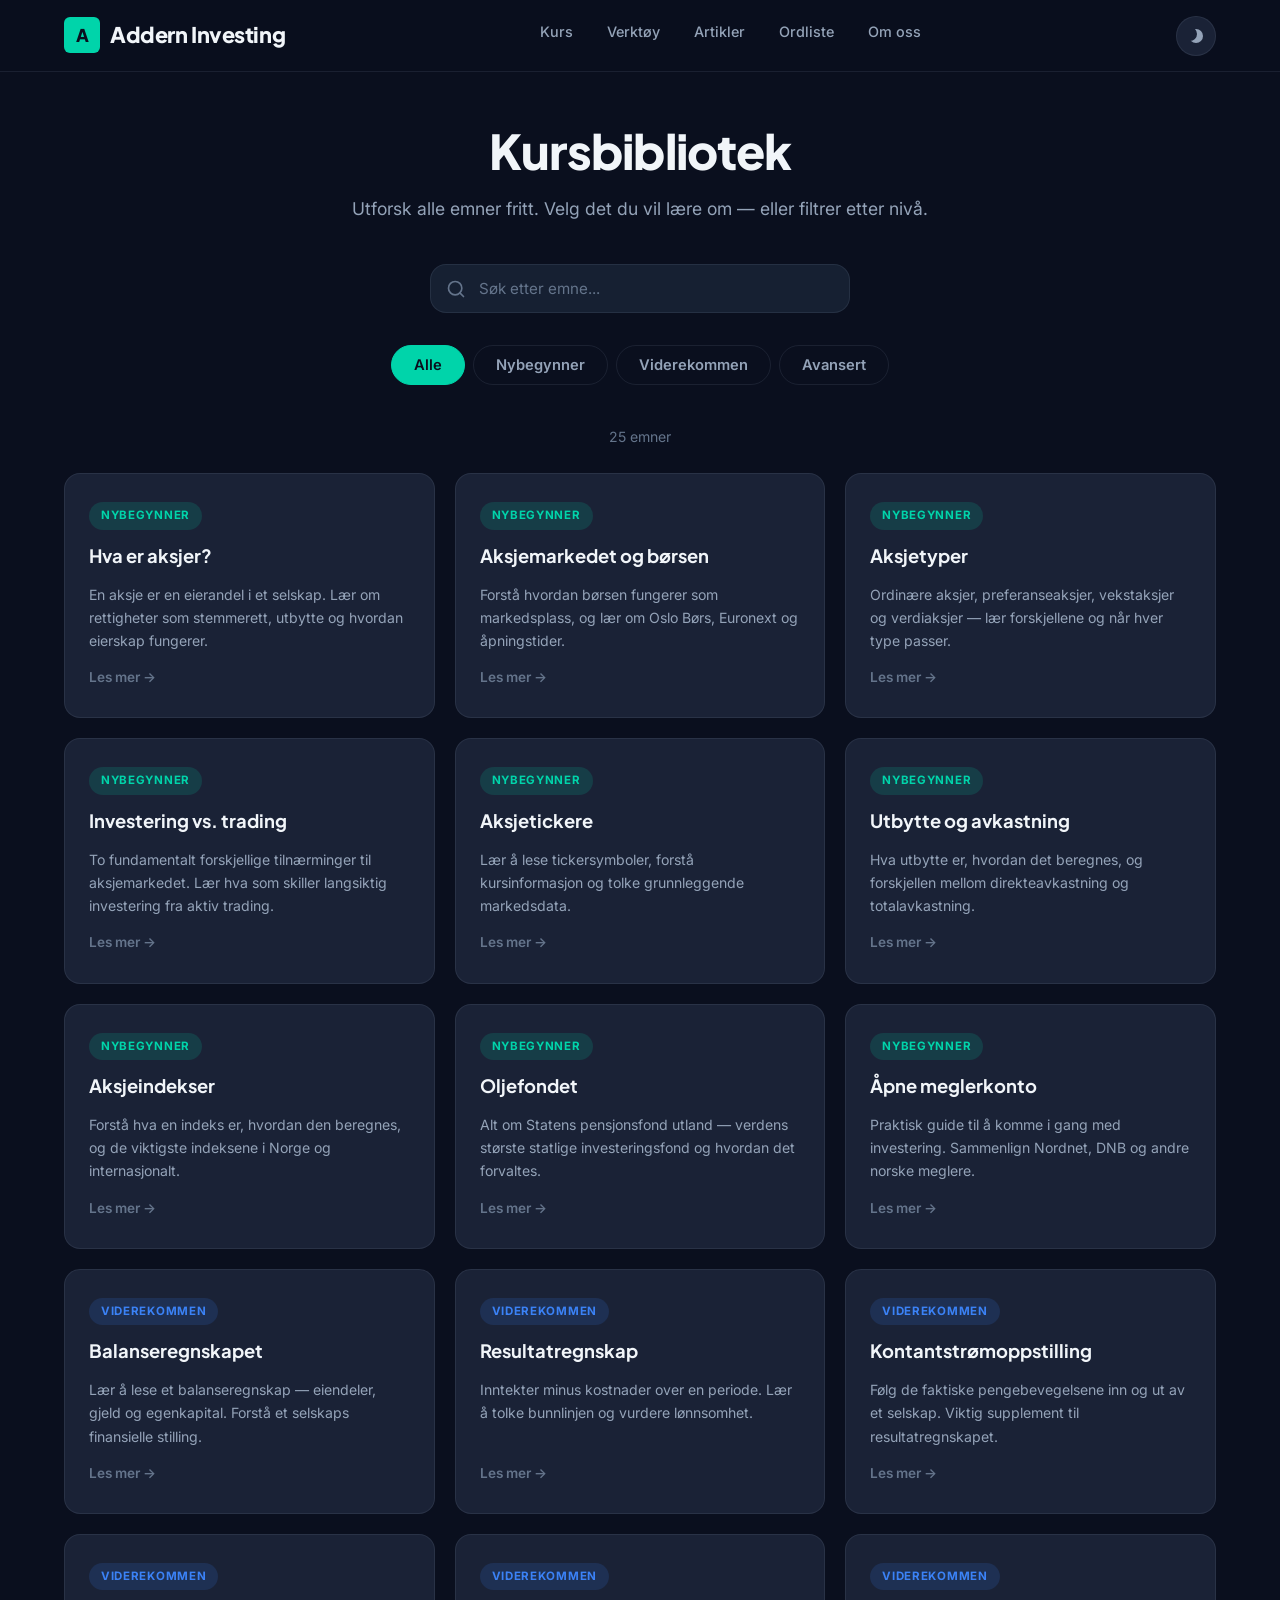
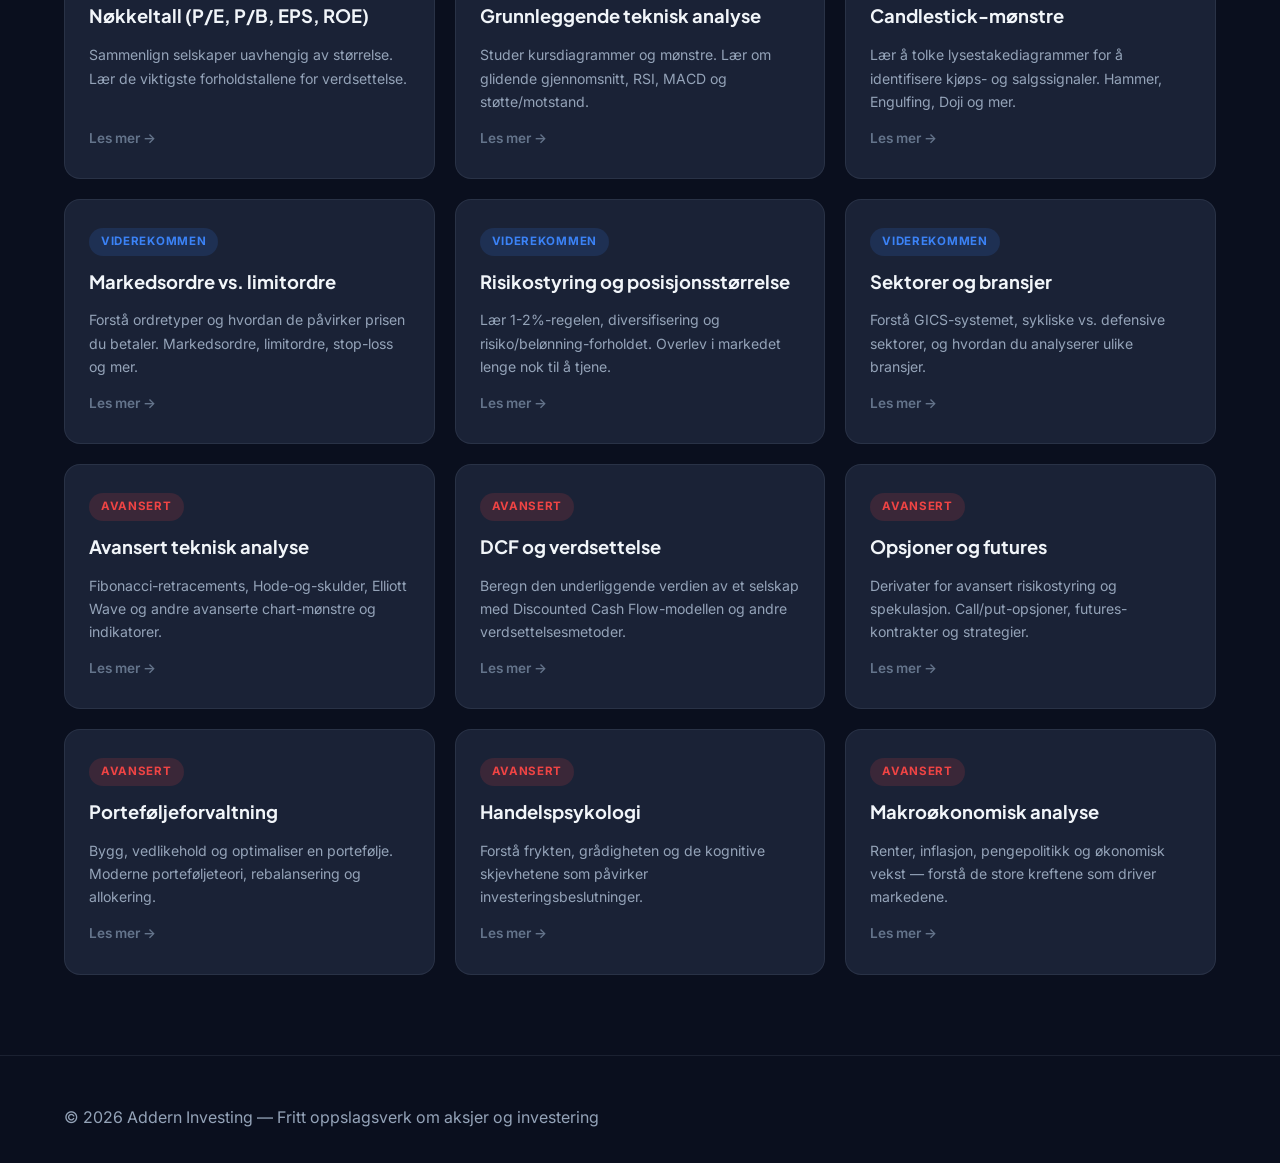
==== commit 4bd84d00: "Add Om oss page with cinematic video sections New scroll-based About page featuring 3 full-width bac" ====
--- a/kurs/index.html
+++ b/kurs/index.html
@@ -201,6 +201,7 @@
       <li><a href="../verktoy.html">Verktøy</a></li>
       <li><a href="../blogg.html">Artikler</a></li>
       <li><a href="../ordliste.html">Ordliste</a></li>
+      <li><a href="../om-oss.html">Om oss</a></li>
     </ul>
     <div class="nav-actions">
       <button class="theme-toggle" aria-label="Bytt tema"></button>
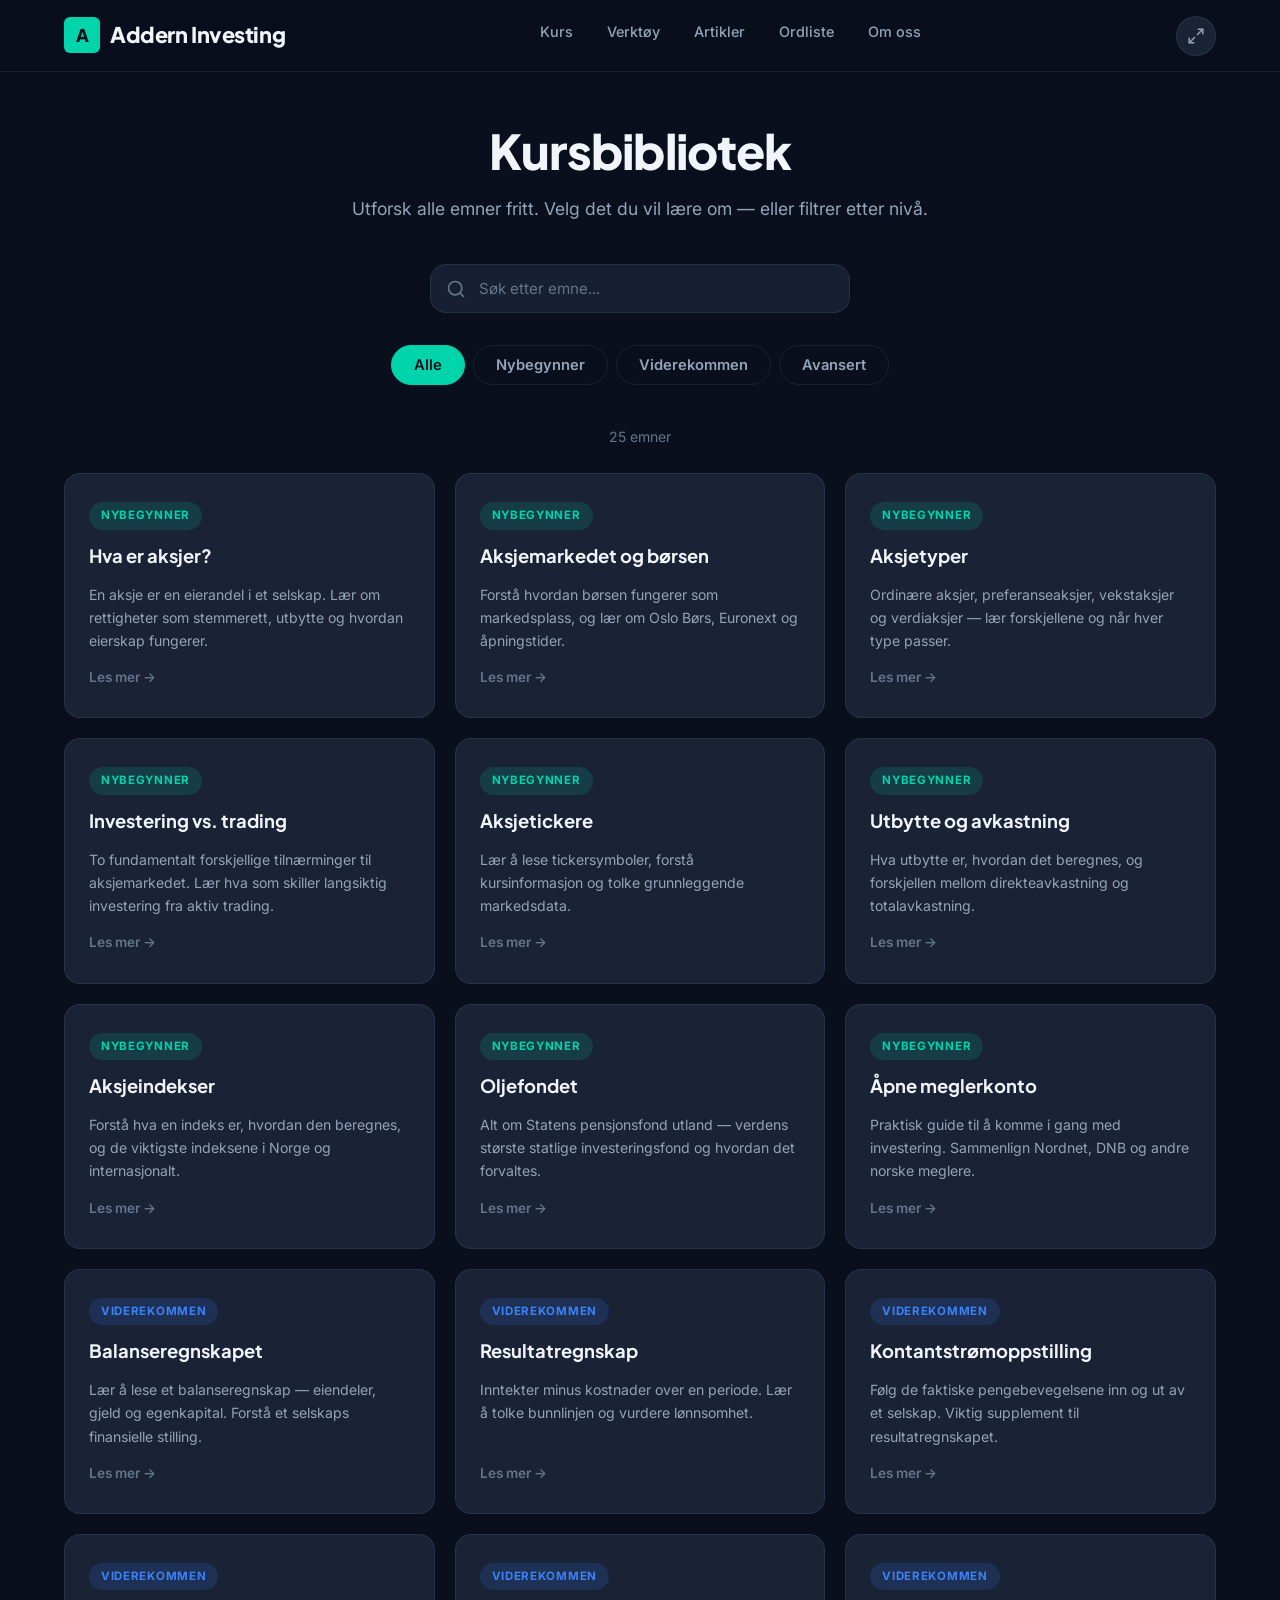
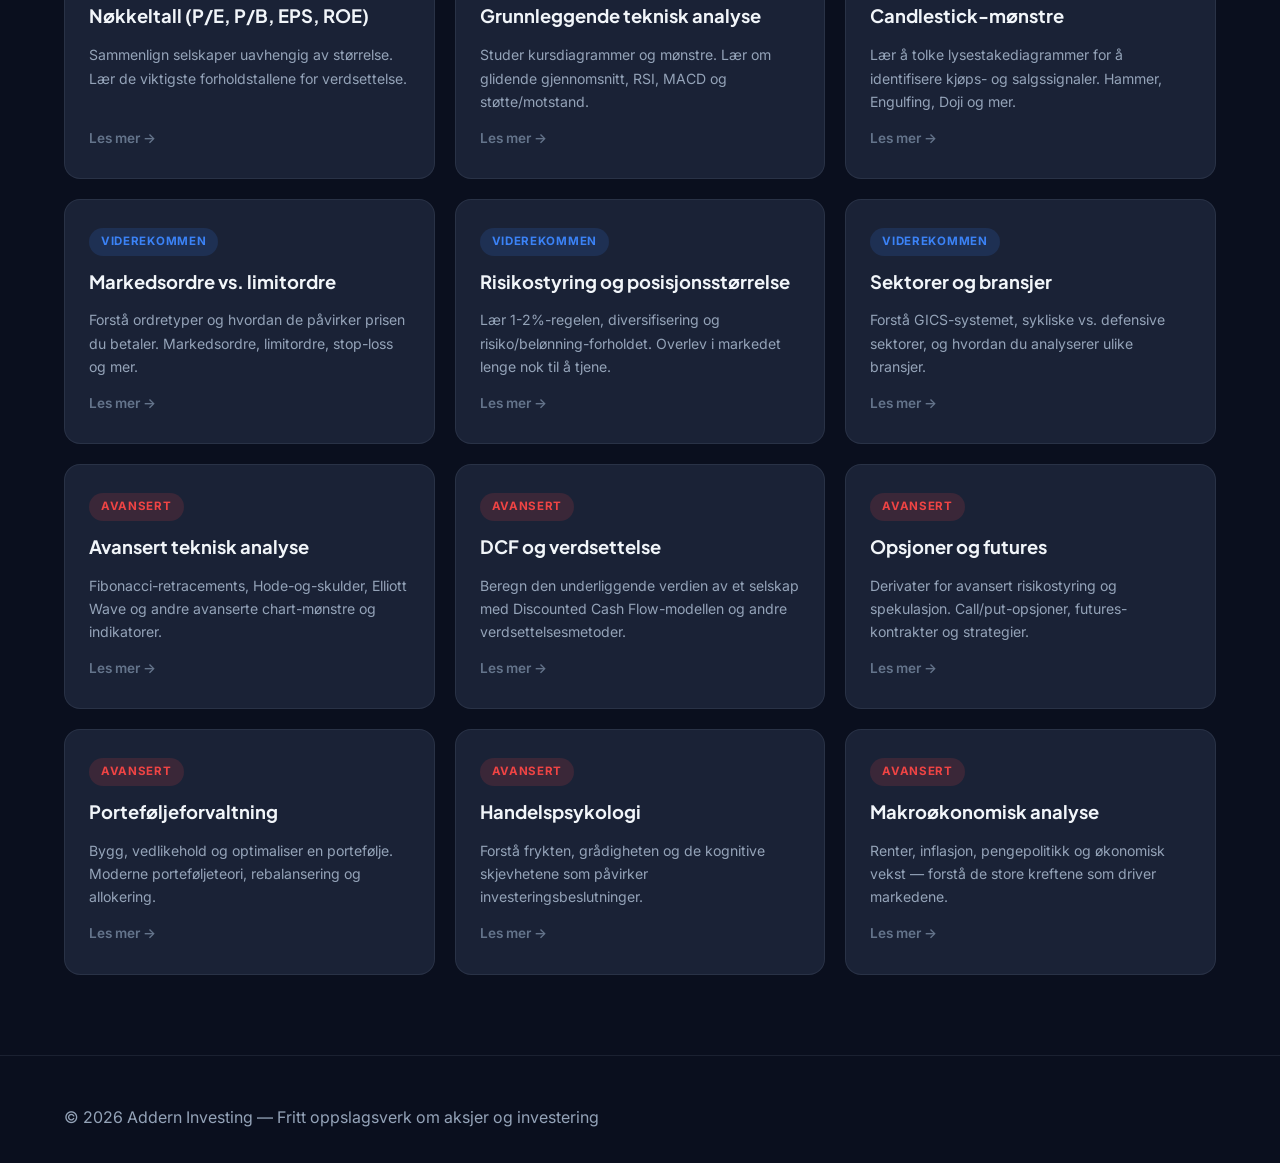
==== commit 8f98eb09: "Replace theme toggle with fullscreen button, lock dark mode Remove light theme entirely. Replace the" ====
--- a/kurs/index.html
+++ b/kurs/index.html
@@ -204,7 +204,7 @@
       <li><a href="../om-oss.html">Om oss</a></li>
     </ul>
     <div class="nav-actions">
-      <button class="theme-toggle" aria-label="Bytt tema"></button>
+      <button class="fullscreen-toggle" aria-label="Fullskjerm"><svg viewBox="0 0 24 24"><polyline points="15 3 21 3 21 9"/><polyline points="9 21 3 21 3 15"/><line x1="21" y1="3" x2="14" y2="10"/><line x1="3" y1="21" x2="10" y2="14"/></svg></button>
       <button class="hamburger" aria-label="Meny" aria-expanded="false"><span></span></button>
     </div>
   </div>
--- a/css/style.css
+++ b/css/style.css
@@ -54,41 +54,6 @@
   --content-max: 800px;
 
   --transition: 0.25s cubic-bezier(0.4, 0, 0.2, 1);
-}
-
-/* --- Light Theme --- */
-[data-theme="light"] {
-  --bg-primary: #f8fafc;
-  --bg-secondary: #f1f5f9;
-  --bg-card: #ffffff;
-  --bg-card-hover: #f8fafc;
-  --bg-input: #f1f5f9;
-  --bg-nav: rgba(248, 250, 252, 0.95);
-  --bg-code: #f1f5f9;
-  --bg-hero-gradient: linear-gradient(135deg, #f8fafc 0%, #e2e8f0 50%, #f1f5f9 100%);
-
-  --text-primary: #0f172a;
-  --text-secondary: #475569;
-  --text-muted: #94a3b8;
-  --text-inverse: #f1f5f9;
-
-  --accent-green: #059669;
-  --accent-green-dim: rgba(5, 150, 105, 0.1);
-  --accent-green-glow: rgba(5, 150, 105, 0.2);
-  --accent-blue: #2563eb;
-  --accent-blue-dim: rgba(37, 99, 235, 0.1);
-  --accent-red: #dc2626;
-  --accent-red-dim: rgba(220, 38, 38, 0.1);
-  --accent-yellow: #d97706;
-  --accent-yellow-dim: rgba(217, 119, 6, 0.1);
-
-  --border-color: rgba(15, 23, 42, 0.08);
-  --border-color-strong: rgba(15, 23, 42, 0.15);
-
-  --shadow-sm: 0 1px 3px rgba(0, 0, 0, 0.08);
-  --shadow-md: 0 4px 12px rgba(0, 0, 0, 0.1);
-  --shadow-lg: 0 8px 30px rgba(0, 0, 0, 0.12);
-  --shadow-glow: 0 0 20px rgba(5, 150, 105, 0.1);
 }
 
 /* --- Reset & Base --- */
@@ -383,7 +348,7 @@
   gap: 8px;
 }
 
-.theme-toggle {
+.fullscreen-toggle {
   background: var(--bg-card);
   border: 1px solid var(--border-color);
   color: var(--text-secondary);
@@ -394,50 +359,28 @@
   display: flex;
   align-items: center;
   justify-content: center;
-  font-size: 0;
   transition: all var(--transition);
-}
-
-.theme-toggle::before {
-  content: '';
-  display: block;
+  padding: 0;
+}
+
+.fullscreen-toggle svg {
   width: 18px;
   height: 18px;
-  border-radius: 50%;
-  border: 2px solid var(--text-secondary);
-  transition: all var(--transition);
-}
-
-[data-theme="dark"] .theme-toggle::before {
-  background: transparent;
-  box-shadow: inset -6px -2px 0 0 var(--text-secondary);
-  border-color: transparent;
-}
-
-[data-theme="light"] .theme-toggle::before {
-  background: var(--text-secondary);
-  box-shadow: 0 0 0 3px var(--bg-card), 0 0 0 4px var(--text-secondary);
-  width: 12px;
-  height: 12px;
-}
-
-.theme-toggle:hover {
+  stroke: var(--text-secondary);
+  fill: none;
+  stroke-width: 2;
+  stroke-linecap: round;
+  stroke-linejoin: round;
+  transition: stroke var(--transition);
+}
+
+.fullscreen-toggle:hover {
   border-color: var(--accent-green);
   box-shadow: var(--shadow-glow);
 }
 
-.theme-toggle:hover::before {
-  border-color: var(--accent-green);
-}
-
-[data-theme="dark"] .theme-toggle:hover::before {
-  box-shadow: inset -6px -2px 0 0 var(--accent-green);
-  border-color: transparent;
-}
-
-[data-theme="light"] .theme-toggle:hover::before {
-  background: var(--accent-green);
-  box-shadow: 0 0 0 3px var(--bg-card), 0 0 0 4px var(--accent-green);
+.fullscreen-toggle:hover svg {
+  stroke: var(--accent-green);
 }
 
 .hamburger {
@@ -2331,7 +2274,7 @@
 
 /* --- Print --- */
 @media print {
-  .nav, .footer, .theme-toggle, .hamburger,
+  .nav, .footer, .fullscreen-toggle, .hamburger,
   .quiz-container, .module-nav, .sidebar-toggle { display: none !important; }
   .course-sidebar { display: none !important; }
   .course-content { margin: 0; }
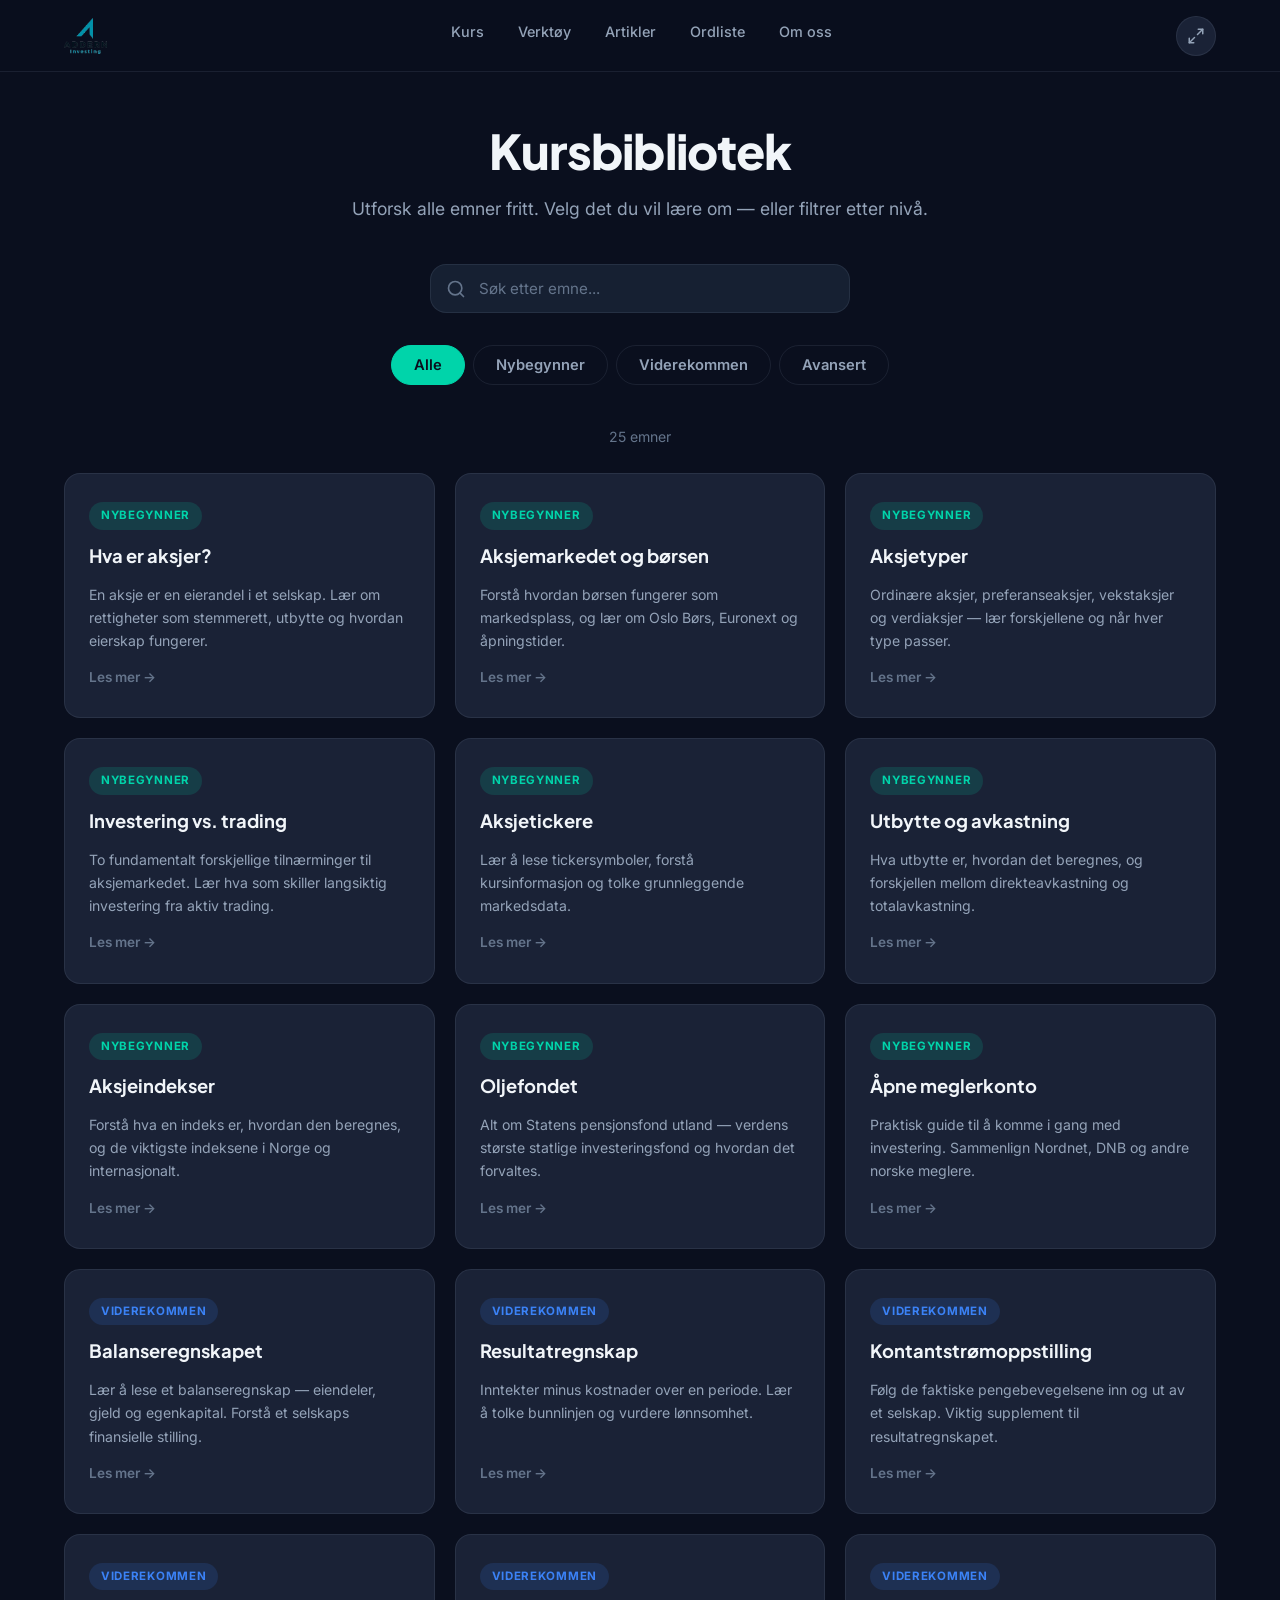
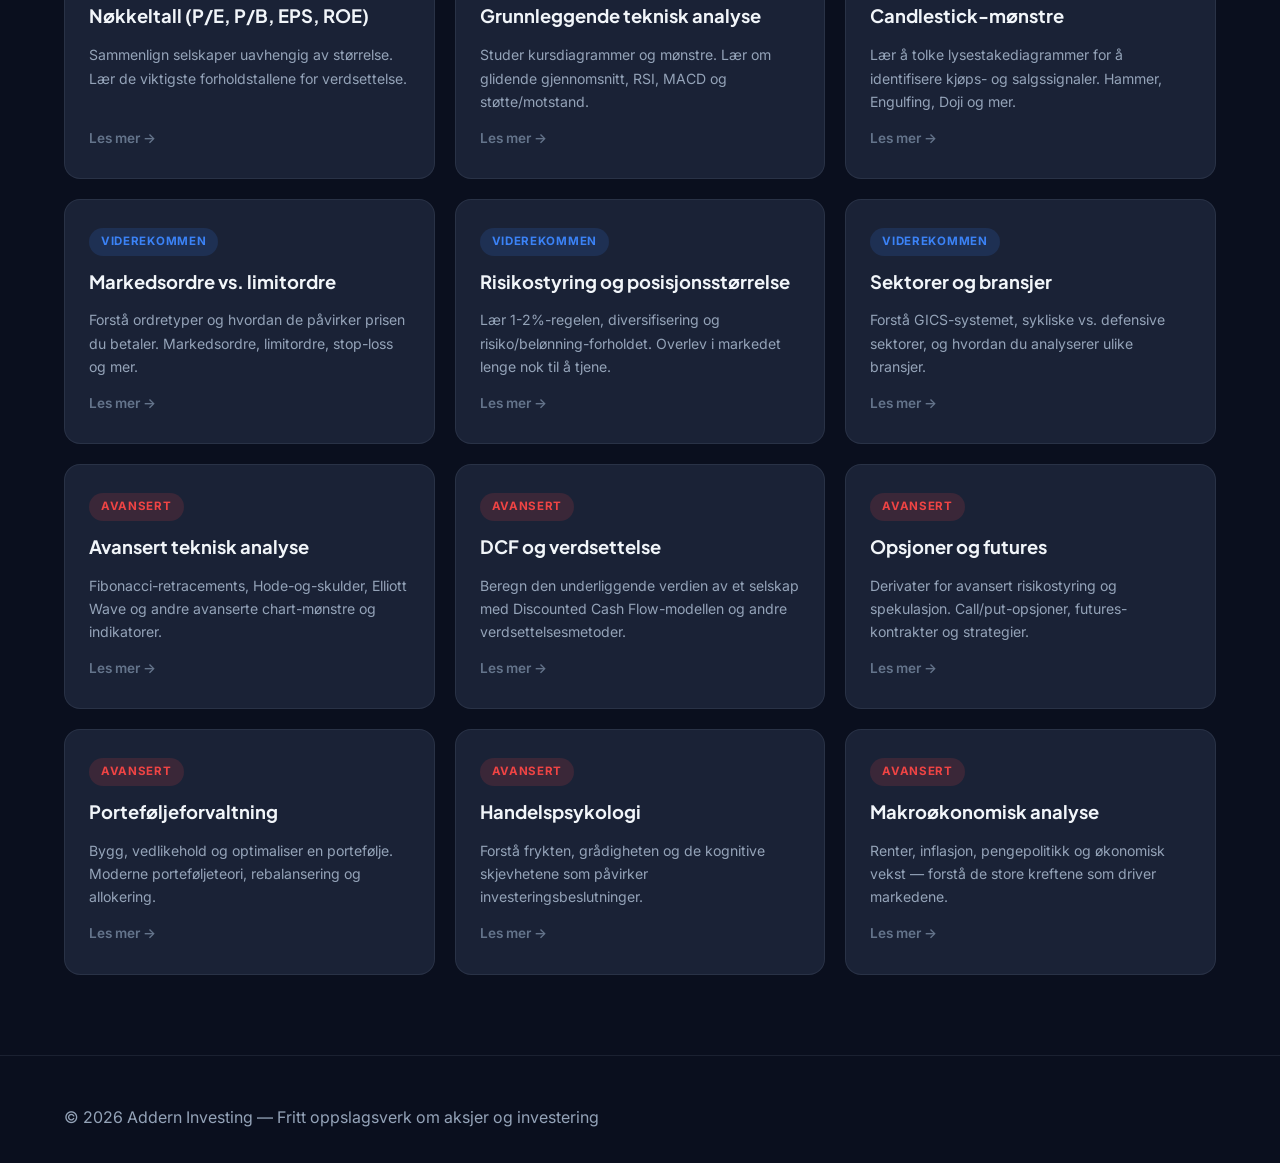
==== commit dbdb4917: "Replace logo with official Addern Investing logo and update favicon - Remove background from logo im" ====
--- a/kurs/index.html
+++ b/kurs/index.html
@@ -6,7 +6,7 @@
   <title>Kursbibliotek — Addern Investing</title>
   <meta name="description" content="Utforsk alle kurs om aksjer og investering. Filtrer etter nivå og finn akkurat det emnet du vil lære om.">
   <link rel="stylesheet" href="../css/style.css">
-  <link rel="icon" href="data:image/svg+xml,<svg xmlns='http://www.w3.org/2000/svg' viewBox='0 0 32 32'><rect width='32' height='32' rx='6' fill='%2300d4aa'/><text x='50%25' y='55%25' dominant-baseline='middle' text-anchor='middle' fill='%230a0f1e' font-family='sans-serif' font-weight='800' font-size='20'>A</text></svg>">
+  <link rel="icon" href="../images/favicon.png" type="image/png">
   <style>
     .lib-hero {
       padding: calc(var(--nav-height) + 48px) 0 40px;
@@ -69,7 +69,7 @@
     /* Card grid */
     .lib-grid {
       display: grid;
-      grid-template-columns: repeat(auto-fill, minmax(340px, 1fr));
+      grid-template-columns: repeat(auto-fill, minmax(min(340px, 100%), 1fr));
       gap: 20px;
       margin-bottom: 80px;
     }
@@ -195,7 +195,7 @@
 
 <nav class="nav">
   <div class="nav-inner">
-    <a href="../index.html" class="nav-logo"><span class="logo-icon">A</span> Addern Investing</a>
+    <a href="../index.html" class="nav-logo"><img src="../images/logo.png" alt="Addern Investing" class="logo-img"></a>
     <ul class="nav-links">
       <li><a href="../index.html#kurs">Kurs</a></li>
       <li><a href="../verktoy.html">Verktøy</a></li>
--- a/css/style.css
+++ b/css/style.css
@@ -172,7 +172,7 @@
   backdrop-filter: blur(16px);
   -webkit-backdrop-filter: blur(16px);
   border-bottom: 1px solid var(--border-color);
-  z-index: 1000;
+  z-index: 9998;
   transition: background var(--transition), border var(--transition);
 }
 
@@ -208,6 +208,16 @@
   color: var(--bg-primary);
   font-size: 1.1rem;
   font-weight: 800;
+}
+
+.nav-logo .logo-img {
+  height: 36px;
+  width: auto;
+}
+
+.footer .logo-img {
+  height: 32px;
+  width: auto;
 }
 
 .nav-links {
@@ -391,10 +401,12 @@
   font-size: 0;
   cursor: pointer;
   padding: 8px;
-  width: 40px;
-  height: 40px;
+  width: 44px;
+  height: 44px;
   position: relative;
   line-height: 1;
+  z-index: 10000;
+  -webkit-tap-highlight-color: transparent;
 }
 
 .hamburger::before,
@@ -521,6 +533,7 @@
     transform: translateX(100%);
     transition: transform 0.35s ease;
     overflow-y: auto;
+    z-index: 9999;
   }
 
   .nav-links.open {
@@ -817,7 +830,7 @@
 /* --- Course Cards Grid (Homepage) --- */
 .courses-grid {
   display: grid;
-  grid-template-columns: repeat(auto-fit, minmax(320px, 1fr));
+  grid-template-columns: repeat(auto-fit, minmax(min(320px, 100%), 1fr));
   gap: 24px;
 }
 
@@ -869,7 +882,7 @@
 /* --- Blog Cards --- */
 .blog-grid {
   display: grid;
-  grid-template-columns: repeat(auto-fit, minmax(320px, 1fr));
+  grid-template-columns: repeat(auto-fit, minmax(min(320px, 100%), 1fr));
   gap: 24px;
 }
 
@@ -2272,6 +2285,100 @@
   margin-top: 8px;
 }
 
+/* --- Mobile Improvements --- */
+@media (max-width: 480px) {
+  .container { padding: 0 16px; }
+
+  /* Hero */
+  .hero { padding-left: 16px; padding-right: 16px; }
+  .hero h1 { font-size: 1.7rem; }
+  .hero p { font-size: 0.92rem; }
+  .hero-cta .btn { padding: 12px 20px; font-size: 0.9rem; }
+
+  /* Section spacing */
+  .section { padding: 48px 0; }
+  .section-header { margin-bottom: 32px; }
+
+  /* Course & blog cards — single column */
+  .course-grid,
+  .blog-grid { grid-template-columns: 1fr; }
+
+  /* Tools page */
+  .tool-section { padding: 20px 16px; }
+  .calc-form { grid-template-columns: 1fr; }
+  .calc-result .result-value { font-size: 1.5rem; }
+  .balance-display { font-size: 1.4rem; }
+
+  /* Paper trading table — horizontal scroll */
+  .stock-list { overflow-x: auto; -webkit-overflow-scrolling: touch; }
+  .stock-table { min-width: 500px; }
+
+  /* Quiz */
+  .quiz-container { padding: 20px 16px; }
+  .quiz-option { padding: 12px 14px; font-size: 0.9rem; }
+
+  /* Course content */
+  .course-content { padding: 0 4px; }
+  .course-content h2 { font-size: 1.3rem; }
+  .module-nav { flex-direction: column; gap: 10px; }
+  .module-nav .btn { width: 100%; justify-content: center; }
+
+  /* Page header */
+  .page-header { padding: calc(var(--nav-height) + 32px) 0 32px; }
+  .page-header h1 { font-size: 1.6rem; }
+
+  /* Blog article */
+  .article-full { padding: 24px 16px; }
+
+  /* Ordliste */
+  .glossary-item { padding: 16px; }
+
+  /* Footer */
+  .footer { padding: 40px 0 24px; }
+
+  /* Final quiz */
+  .final-quiz-score .score-number { font-size: 2.2rem; }
+}
+
+@media (max-width: 360px) {
+  .container { padding: 0 12px; }
+  .nav-logo { font-size: 0.85rem; }
+  .logo-icon { width: 28px; height: 28px; font-size: 0.85rem; }
+  .hero h1 { font-size: 1.5rem; }
+  .tool-section { padding: 16px 12px; }
+  .stock-table { min-width: 420px; }
+}
+
+/* Better touch targets for all mobile */
+@media (max-width: 768px) {
+  /* Ensure tap targets are at least 44px */
+  .sidebar-nav a,
+  .sidebar-nav li a { min-height: 44px; }
+  .quiz-option { min-height: 44px; }
+  .btn { min-height: 44px; }
+
+  /* Prevent horizontal overflow */
+  .trading-container,
+  .tools-grid,
+  .course-content,
+  .article-full,
+  .glossary-grid { max-width: 100%; overflow-x: hidden; }
+
+  /* Stock table scrollable wrapper */
+  .stock-list { overflow-x: auto; -webkit-overflow-scrolling: touch; }
+
+  /* Images shouldn't overflow */
+  .course-content img,
+  .article-full img { max-width: 100%; height: auto; }
+
+  /* Tables in course content */
+  .course-content table { display: block; overflow-x: auto; -webkit-overflow-scrolling: touch; }
+
+  /* Form inputs — full width, bigger touch */
+  .form-group input,
+  .form-group select { font-size: 16px; /* prevents iOS zoom */ }
+}
+
 /* --- Print --- */
 @media print {
   .nav, .footer, .fullscreen-toggle, .hamburger,
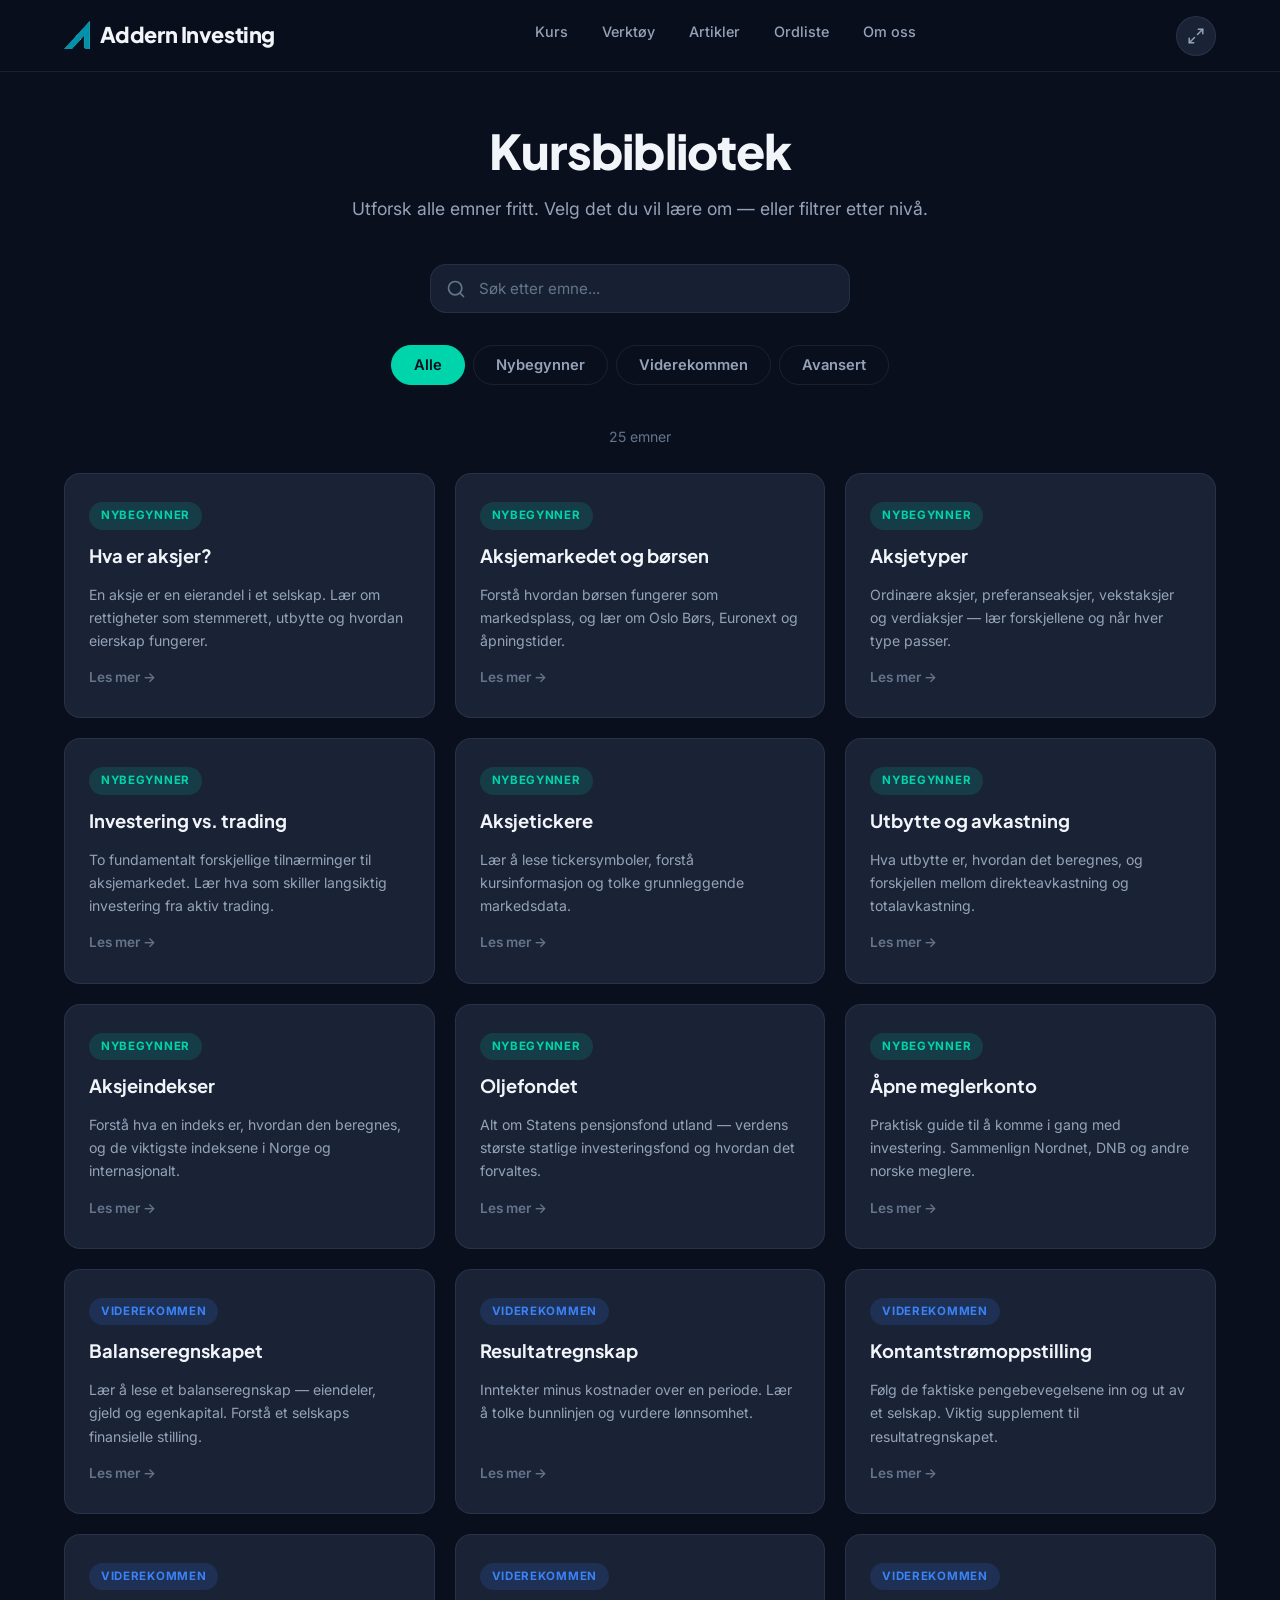
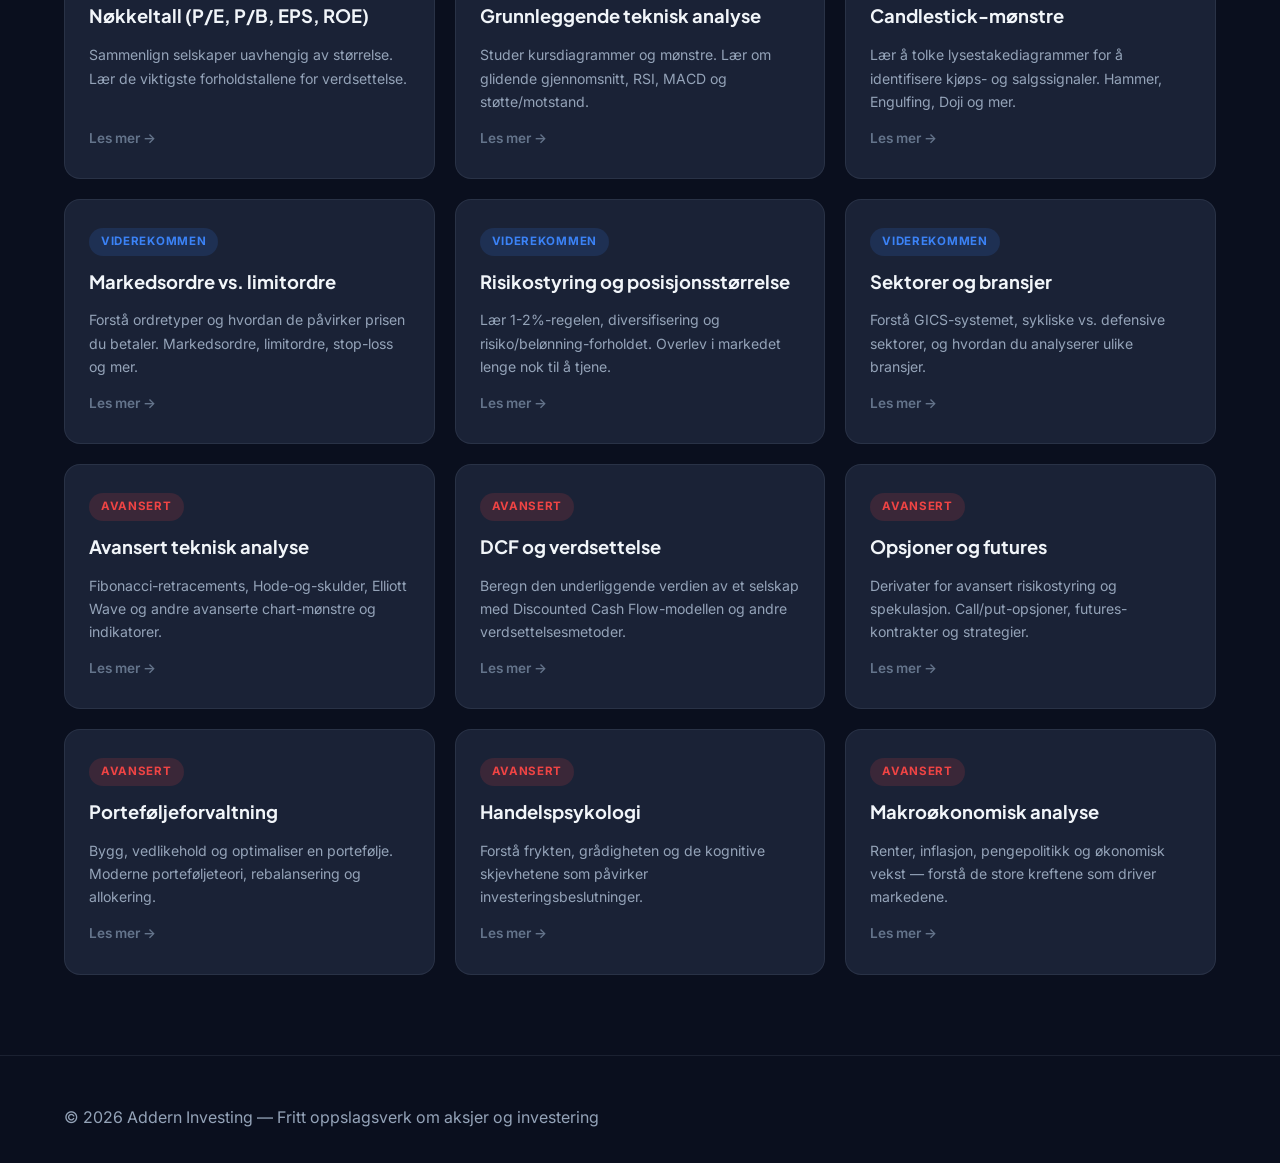
==== commit b0ba757d: "Fix logo size — use icon only in nav instead of full logo Co-Authored-By: Claude Opus 4.6 (1M contex" ====
--- a/kurs/index.html
+++ b/kurs/index.html
@@ -195,7 +195,7 @@
 
 <nav class="nav">
   <div class="nav-inner">
-    <a href="../index.html" class="nav-logo"><img src="../images/logo.png" alt="Addern Investing" class="logo-img"></a>
+    <a href="../index.html" class="nav-logo"><img src="../images/logo-icon.png" alt="" class="logo-img"> Addern Investing</a>
     <ul class="nav-links">
       <li><a href="../index.html#kurs">Kurs</a></li>
       <li><a href="../verktoy.html">Verktøy</a></li>
--- a/css/style.css
+++ b/css/style.css
@@ -211,12 +211,12 @@
 }
 
 .nav-logo .logo-img {
-  height: 36px;
+  height: 28px;
   width: auto;
 }
 
 .footer .logo-img {
-  height: 32px;
+  height: 24px;
   width: auto;
 }
 
